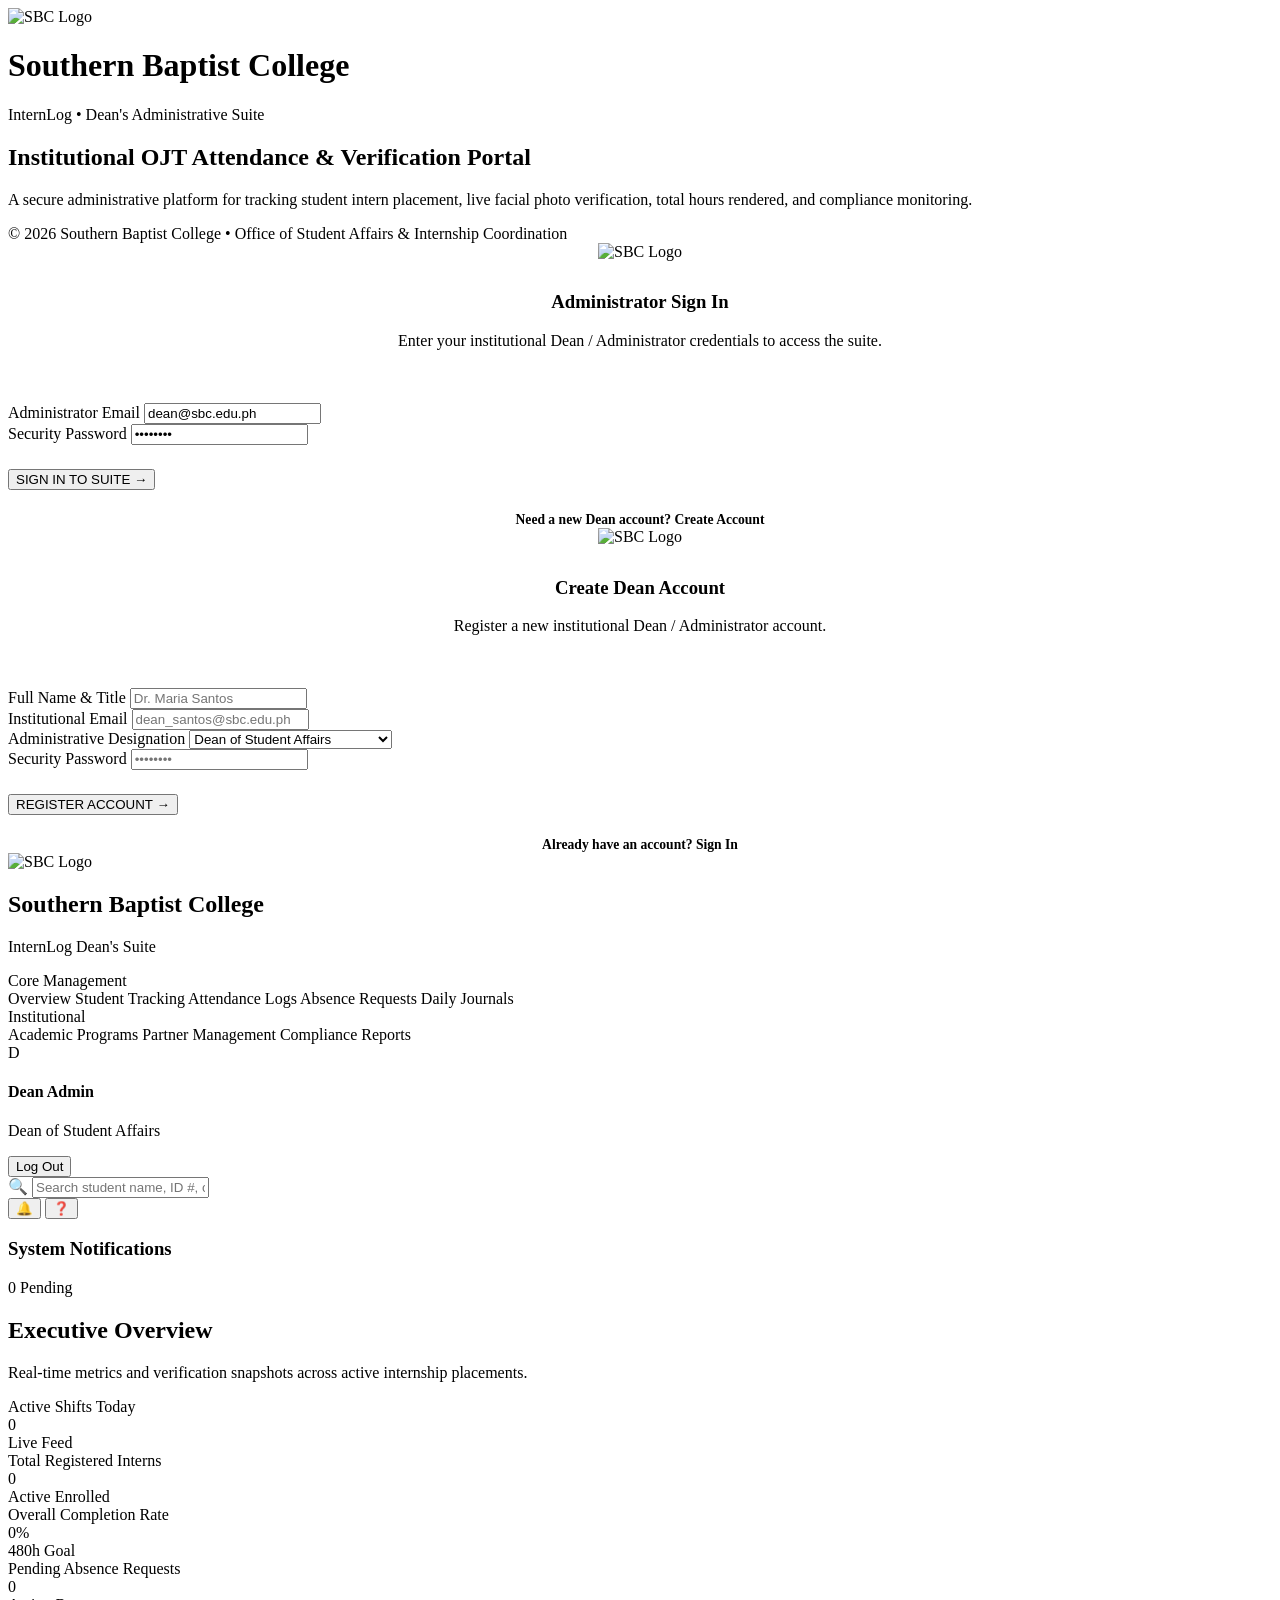
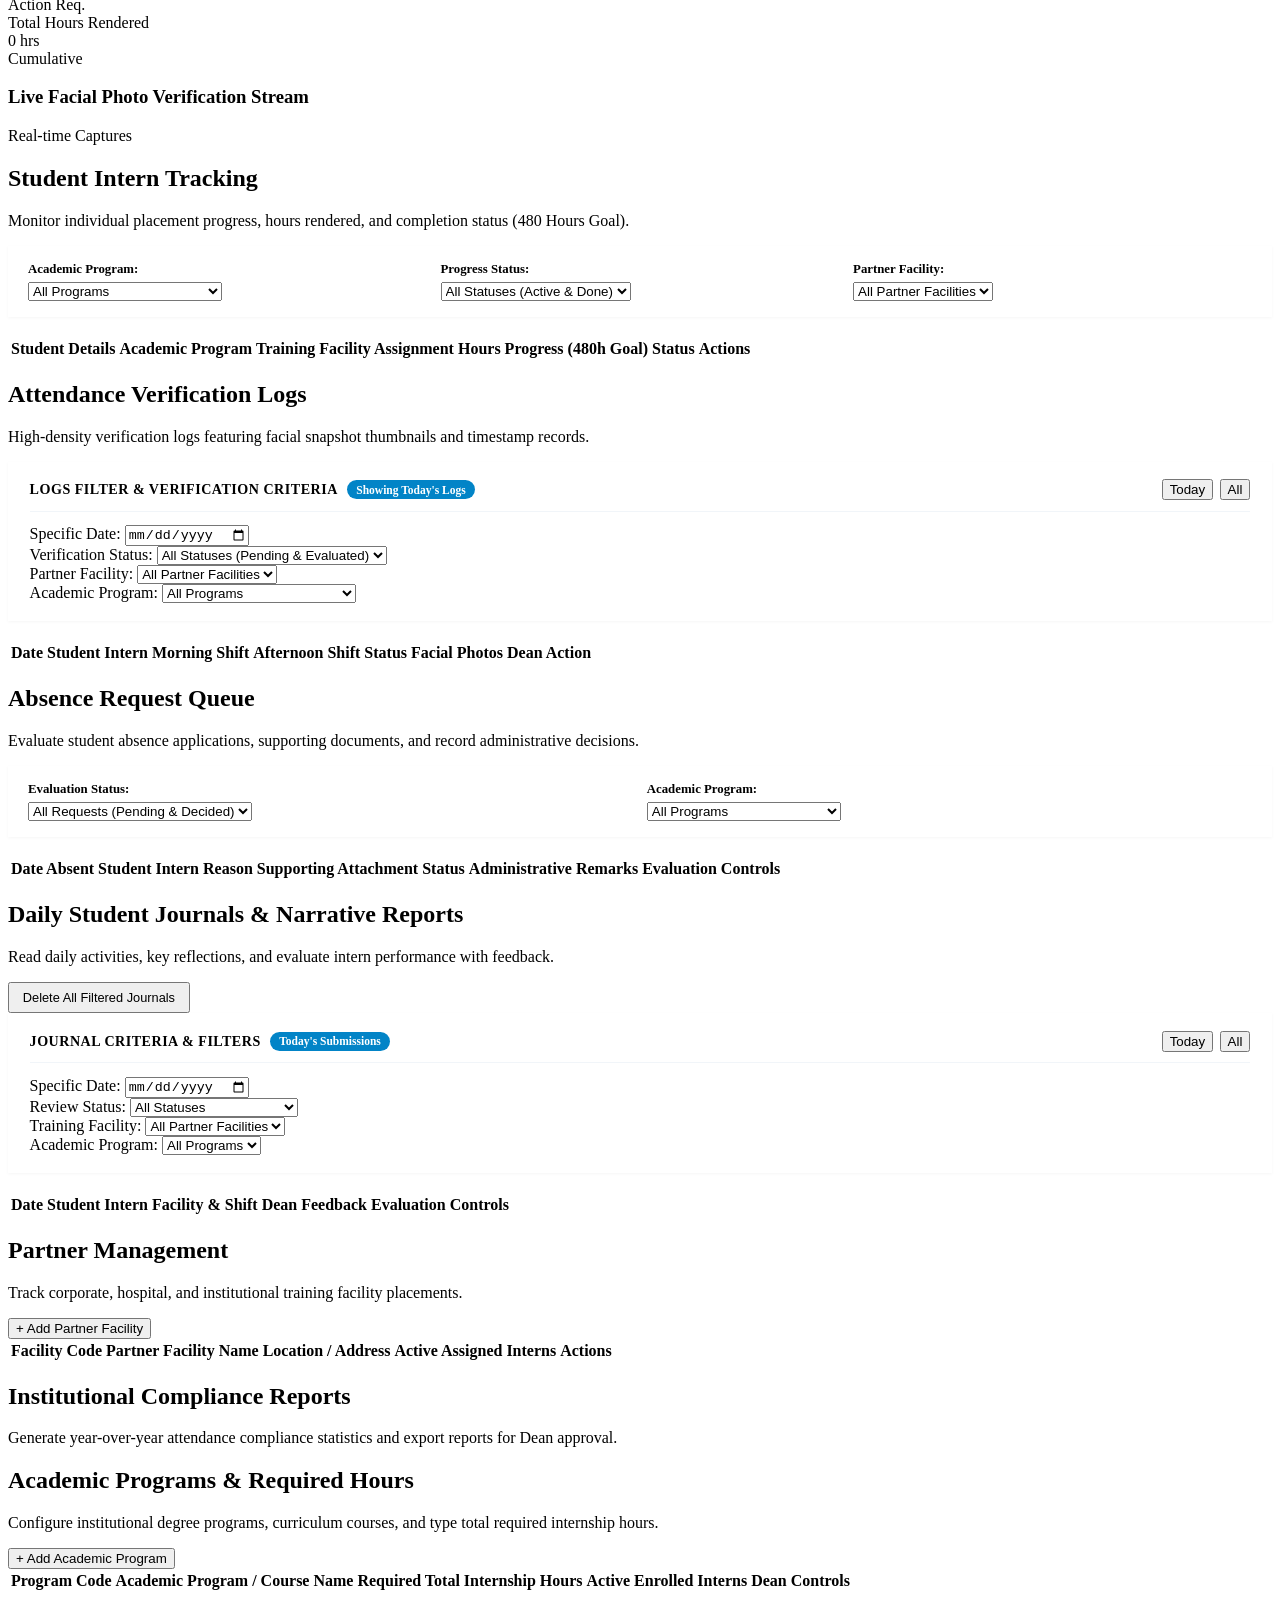
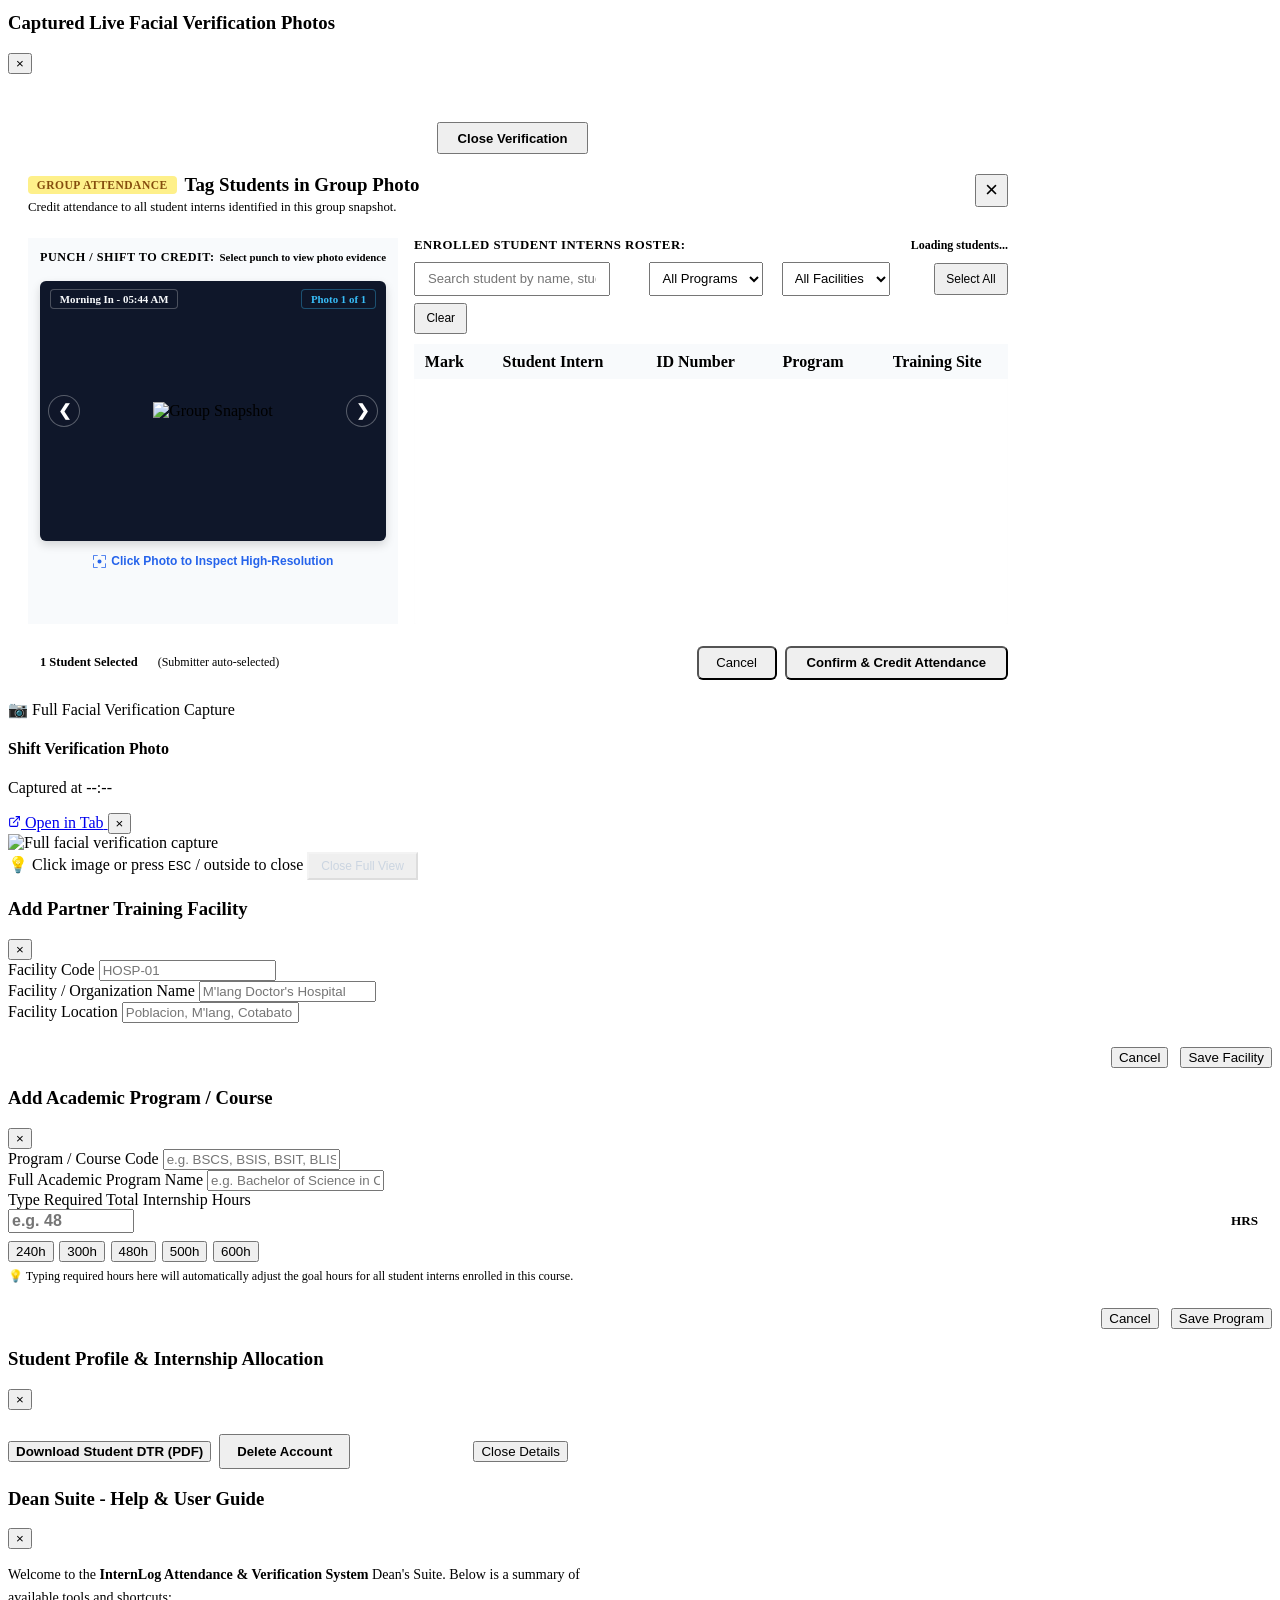
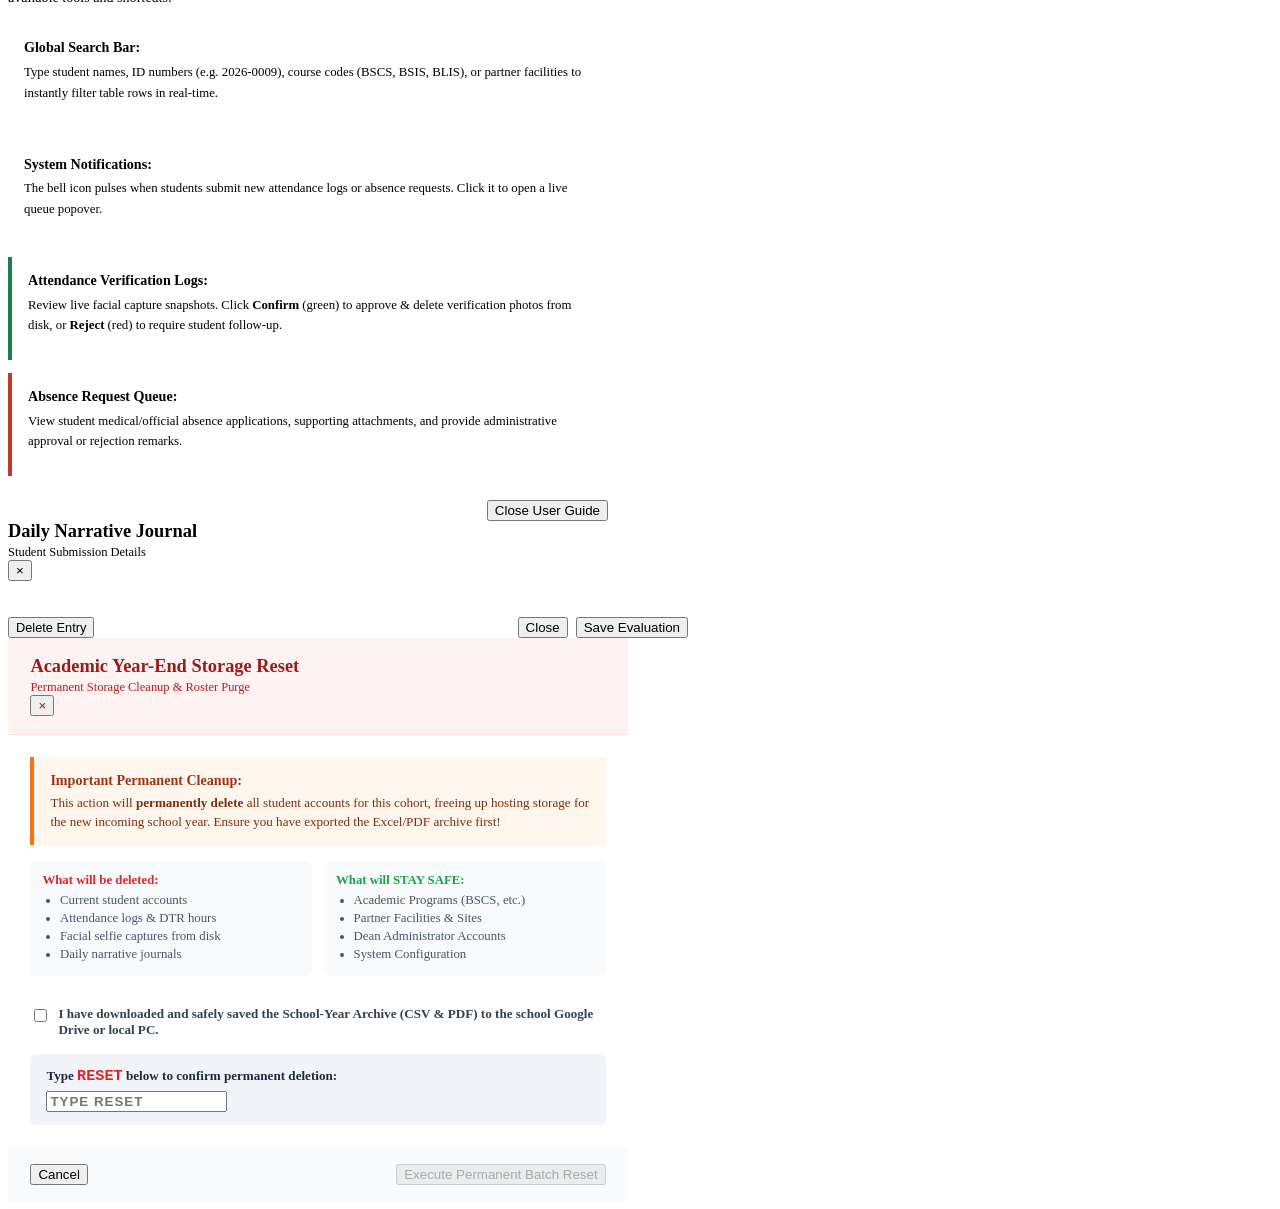
==== web_admin/index.html @ 57fb1365 "fix(uploads): resolve .htaccess 500 error on InfinityFree, enforce JPEG encoding on attendance uploa" ====
<!DOCTYPE html>
<html lang="en">

<head>
  <meta charset="UTF-8">
  <meta name="viewport" content="width=device-width, initial-scale=1.0">
  <title>InternLog | Dean's Administrative Suite</title>
  <link rel="stylesheet" href="css/admin.css?v=9.0">
</head>

<body>

  <!-- ==================== 1. SPLIT-SCREEN AUTHENTICATION SCREEN ==================== -->
  <div id="authScreen" class="auth-wrapper">
    <!-- Left Hero Panel -->
    <div class="auth-hero">
      <div class="auth-hero-header">
        <div class="auth-hero-logo">
          <img src="assets/images/sbc_logo.png" alt="SBC Logo">
        </div>
        <div class="auth-hero-title">
          <h1>Southern Baptist College</h1>
          <p>InternLog &bull; Dean's Administrative Suite</p>
        </div>
      </div>

      <div class="auth-hero-body">
        <h2>Institutional OJT Attendance & Verification Portal</h2>
        <p>A secure administrative platform for tracking student intern placement, live facial photo verification, total
          hours rendered, and compliance monitoring.</p>
      </div>

      <div class="auth-hero-footer">
        &copy; 2026 Southern Baptist College &bull; Office of Student Affairs & Internship Coordination
      </div>
    </div>

    <!-- Right Login Card Panel -->
    <div class="auth-card-container">
      <div class="auth-card">
        <div id="loginView">
          <div class="auth-card-header" style="text-align: center;">
            <img src="assets/images/sbc_logo.png" alt="SBC Logo"
              style="width: 72px; height: 72px; margin-bottom: 0.75rem;">
            <h3>Administrator Sign In</h3>
            <p>Enter your institutional Dean / Administrator credentials to access the suite.</p>
          </div>

          <div id="loginError" class="badge badge-danger hidden"
            style="width:100%; padding:0.65rem; margin-bottom:1rem; text-align:center;"></div>

          <form id="loginForm">
            <div class="form-group">
              <label for="adminEmail">Administrator Email</label>
              <input type="email" id="adminEmail" class="form-control" value="dean@sbc.edu.ph"
                placeholder="dean@sbc.edu.ph" required>
            </div>

            <div class="form-group">
              <label for="adminPassword">Security Password</label>
              <input type="password" id="adminPassword" class="form-control" value="admin123" placeholder="••••••••"
                required>
            </div>

            <button type="submit" class="btn-primary" style="margin-top: 1.5rem;">
              <span>SIGN IN TO SUITE</span> &rarr;
            </button>

            <div style="text-align: center; margin-top: 1.25rem;">
              <a href="#" id="showRegisterBtn"
                style="color: var(--navy-primary); font-size: 0.85rem; font-weight: 600; text-decoration: none;">Need a
                new Dean account? Create Account</a>
            </div>
          </form>
        </div>

        <!-- Register Dean Form View -->
        <div id="registerView" class="hidden">
          <div class="auth-card-header" style="text-align: center;">
            <img src="assets/images/sbc_logo.png" alt="SBC Logo"
              style="width: 72px; height: 72px; margin-bottom: 0.75rem;">
            <h3>Create Dean Account</h3>
            <p>Register a new institutional Dean / Administrator account.</p>
          </div>

          <div id="registerMsg" class="badge hidden"
            style="width:100%; padding:0.65rem; margin-bottom:1rem; text-align:center;"></div>

          <form id="registerForm">
            <div class="form-group">
              <label for="regFullName">Full Name & Title</label>
              <input type="text" id="regFullName" class="form-control" placeholder="Dr. Maria Santos" required>
            </div>

            <div class="form-group">
              <label for="regEmail">Institutional Email</label>
              <input type="email" id="regEmail" class="form-control" placeholder="dean_santos@sbc.edu.ph" required>
            </div>

            <div class="form-group">
              <label for="regRole">Administrative Designation</label>
              <select id="regRole" class="form-control">
                <option value="Dean">Dean of Student Affairs</option>
                <option value="Admin">Academic Coordinator / Admin</option>
              </select>
            </div>

            <div class="form-group">
              <label for="regPassword">Security Password</label>
              <input type="password" id="regPassword" class="form-control" placeholder="••••••••" required>
            </div>

            <button type="submit" class="btn-primary" style="margin-top: 1.5rem;">
              <span>REGISTER ACCOUNT</span> &rarr;
            </button>

            <div style="text-align: center; margin-top: 1.25rem;">
              <a href="#" id="showLoginBtn"
                style="color: var(--navy-primary); font-size: 0.85rem; font-weight: 600; text-decoration: none;">Already
                have an account? Sign In</a>
            </div>
          </form>
        </div>
      </div>
    </div>
  </div>


  <!-- ==================== 2. MAIN APPLICATION GLOBAL SHELL ==================== -->
  <div id="appShell" class="app-container hidden">

    <!-- Persistent Left Sidebar -->
    <aside class="sidebar">
      <div class="sidebar-header">
        <div class="sidebar-logo">
          <img src="assets/images/sbc_logo.png" alt="SBC Logo">
        </div>
        <div class="sidebar-brand">
          <h2>Southern Baptist College</h2>
          <p>InternLog Dean's Suite</p>
        </div>
      </div>

      <nav class="sidebar-nav">
        <div class="nav-section-title">Core Management</div>

        <a class="nav-item active" data-tab="overview">
          <span>Overview</span>
        </a>

        <a class="nav-item" data-tab="students">
          <span>Student Tracking</span>
        </a>

        <a class="nav-item" data-tab="logs">
          <span>Attendance Logs</span>
        </a>

        <a class="nav-item" data-tab="absences">
          <span>Absence Requests</span>
        </a>

        <a class="nav-item" data-tab="journals">
          <span>Daily Journals</span>
        </a>

        <div class="nav-section-title">Institutional</div>

        <a class="nav-item" data-tab="courses">
          <span>Academic Programs</span>
        </a>

        <a class="nav-item" data-tab="sites">
          <span>Partner Management</span>
        </a>

        <a class="nav-item" data-tab="reports">
          <span>Compliance Reports</span>
        </a>
      </nav>

      <div class="sidebar-footer">
        <div class="user-badge">
          <div class="user-avatar">D</div>
          <div class="user-info">
            <h4 id="adminNameDisplay">Dean Admin</h4>
            <p>Dean of Student Affairs</p>
          </div>
        </div>
        <button class="btn-logout-compact" onclick="logout()" title="Log Out">
          Log Out
        </button>
      </div>
    </aside>

    <!-- Main Content Shell Wrapper -->
    <div class="main-wrapper">

      <!-- Top Bar -->
      <header class="topbar">
        <div class="topbar-search">
          <span style="color: var(--text-muted);">🔍</span>
          <input type="text" id="globalSearch" placeholder="Search student name, ID #, course, or partner facility..."
            oninput="handleGlobalSearch(this.value)">
        </div>

        <div class="topbar-actions" style="position: relative;">
          <button class="icon-btn" id="notifBtn" onclick="toggleNotifDropdown(event)" title="System Notifications">
            🔔
            <span class="badge-dot" id="notifBadgeDot" style="display: none;"></span>
          </button>
          <button class="icon-btn" title="Help & Documentation" onclick="openHelpModal()">❓</button>

          <!-- Notifications Dropdown Popover -->
          <div id="notifDropdown" class="notif-dropdown hidden" onclick="event.stopPropagation()">
            <div class="notif-header">
              <h3>System Notifications</h3>
              <span id="notifCountBadge" class="badge badge-warning">0 Pending</span>
            </div>
            <div id="notifList" class="notif-list">
              <!-- Dynamically rendered notification items -->
            </div>
          </div>
        </div>
      </header>

      <!-- Content Area -->
      <main class="content-area">

        <!-- PANE 1: OVERVIEW DASHBOARD -->
        <section id="view-overview" class="view-pane">
          <div class="page-header">
            <div class="page-header-title">
              <h1>Executive Overview</h1>
              <p>Real-time metrics and verification snapshots across active internship placements.</p>
            </div>
          </div>

          <!-- KPI Grid -->
          <div class="kpi-grid">
            <div class="kpi-card">
              <div class="kpi-title">Active Shifts Today</div>
              <div class="kpi-value-row">
                <div id="kpiActiveShifts" class="kpi-value">0</div>
                <span class="kpi-badge gold">Live Feed</span>
              </div>
            </div>

            <div class="kpi-card">
              <div class="kpi-title">Total Registered Interns</div>
              <div class="kpi-value-row">
                <div id="kpiTotalInterns" class="kpi-value">0</div>
                <span class="kpi-badge green">Active Enrolled</span>
              </div>
            </div>

            <div class="kpi-card">
              <div class="kpi-title">Overall Completion Rate</div>
              <div class="kpi-value-row">
                <div id="kpiCompletionRate" class="kpi-value">0%</div>
                <span class="kpi-badge green">480h Goal</span>
              </div>
            </div>

            <div class="kpi-card">
              <div class="kpi-title">Pending Absence Requests</div>
              <div class="kpi-value-row">
                <div id="kpiPendingAbsences" class="kpi-value">0</div>
                <span class="kpi-badge gold">Action Req.</span>
              </div>
            </div>

            <div class="kpi-card">
              <div class="kpi-title">Total Hours Rendered</div>
              <div class="kpi-value-row">
                <div id="kpiTotalHours" class="kpi-value">0 hrs</div>
                <span class="kpi-badge green">Cumulative</span>
              </div>
            </div>
          </div>

          <!-- Live Facial Capture Verification Feed -->
          <div class="card">
            <div class="card-header">
              <h3>Live Facial Photo Verification Stream</h3>
              <span class="badge badge-warning">Real-time Captures</span>
            </div>
            <div id="liveCaptureFeed" class="capture-grid">
              <!-- Rendered dynamically -->
            </div>
          </div>
        </section>


        <!-- PANE 2: STUDENT TRACKING -->
        <section id="view-students" class="view-pane hidden">
          <div class="page-header">
            <div class="page-header-title">
              <h1>Student Intern Tracking</h1>
              <p>Monitor individual placement progress, hours rendered, and completion status (480 Hours Goal).</p>
            </div>
          </div>

          <!-- Student Tracking Multi-Criteria Filter Toolbar -->
          <div class="card"
            style="padding: 1rem 1.25rem; margin-bottom: 1.25rem; background: #ffffff; border: 1px solid var(--border-light); border-radius: var(--radius-sm); box-shadow: 0 1px 3px rgba(0,0,0,0.04);">
            <div
              style="display: grid; grid-template-columns: repeat(auto-fit, minmax(200px, 1fr)); gap: 0.85rem; align-items: flex-end;">
              <!-- 1. Academic Program -->
              <div>
                <label for="courseSelectFilter"
                  style="font-size: 0.8rem; font-weight: 700; color: var(--navy-primary); margin-bottom: 0.3rem; display: block;">
                  Academic Program:
                </label>
                <select id="courseSelectFilter" class="form-control course-select-dropdown"
                  onchange="handleStudentFilterChange()">
                  <option value="ALL">All Programs</option>
                  <option value="BSCS">BSCS - Computer Science</option>
                  <option value="BSIS">BSIS - Information Systems</option>
                  <option value="BLIS">BLIS - Library &amp; Info Science</option>
                </select>
              </div>

              <!-- 2. OJT Progress Status -->
              <div>
                <label for="studentStatusSelectFilter"
                  style="font-size: 0.8rem; font-weight: 700; color: var(--navy-primary); margin-bottom: 0.3rem; display: block;">
                  Progress Status:
                </label>
                <select id="studentStatusSelectFilter" class="form-control" onchange="handleStudentFilterChange()">
                  <option value="ALL" selected>All Statuses (Active &amp; Done)</option>
                  <option value="In Progress">In Progress (Rendering)</option>
                  <option value="Completed">Completed (480h Met)</option>
                  <option value="Not Started">Not Started (0h)</option>
                </select>
              </div>

              <!-- 3. Partner Training Facility -->
              <div>
                <label for="studentSiteSelectFilter"
                  style="font-size: 0.8rem; font-weight: 700; color: var(--navy-primary); margin-bottom: 0.3rem; display: block;">
                  Partner Facility:
                </label>
                <select id="studentSiteSelectFilter" class="form-control" onchange="handleStudentFilterChange()">
                  <option value="ALL" selected>All Partner Facilities</option>
                </select>
              </div>
            </div>
          </div>

          <div class="card">
            <div class="table-responsive">
              <table class="data-table">
                <thead>
                  <tr>
                    <th>Student Details</th>
                    <th>Academic Program</th>
                    <th>Training Facility Assignment</th>
                    <th>Hours Progress (480h Goal)</th>
                    <th>Status</th>
                    <th>Actions</th>
                  </tr>
                </thead>
                <tbody id="studentsTableBody">
                  <!-- Rendered dynamically -->
                </tbody>
              </table>
            </div>
          </div>
        </section>


        <!-- PANE 3: ATTENDANCE LOGS -->
        <section id="view-logs" class="view-pane hidden">
          <div class="page-header">
            <div class="page-header-title">
              <h1>Attendance Verification Logs</h1>
              <p>High-density verification logs featuring facial snapshot thumbnails and timestamp records.</p>
            </div>
          </div>

          <!-- Attendance Logs Advanced Filter Toolbar: Date, Verification Status, Partner Facility, Academic Program -->
          <div class="logs-filter-toolbar card"
            style="padding: 1.1rem 1.35rem; margin-bottom: 1.25rem; background: #ffffff; border: 1px solid var(--border-light); border-radius: var(--radius-sm); box-shadow: 0 1px 3px rgba(0,0,0,0.04);">
            <div
              style="display: flex; align-items: center; justify-content: space-between; flex-wrap: wrap; gap: 0.75rem; margin-bottom: 0.85rem; border-bottom: 1px solid #f1f5f9; padding-bottom: 0.65rem;">
              <div style="display: flex; align-items: center; gap: 0.55rem;">
                <span
                  style="font-size: 0.88rem; font-weight: 800; color: var(--navy-primary); text-transform: uppercase; letter-spacing: 0.5px;">Logs
                  Filter &amp; Verification Criteria</span>
                <span id="logsFilterCounterBadge" class="badge"
                  style="font-size: 0.72rem; padding: 0.2rem 0.6rem; background: #0284c7; color: #fff; border-radius: 12px; font-weight: 700;">Showing
                  Today's Logs</span>
              </div>
              <div style="display: flex; align-items: center; gap: 0.4rem; flex-wrap: wrap;">
                <button type="button" class="btn-filter-quick active" id="btnQuickToday"
                  onclick="setLogsDateFilter('TODAY')" title="Showing today's logs">
                  Today
                </button>
                <button type="button" class="btn-filter-quick" id="btnQuickAll" onclick="setLogsDateFilter('ALL')"
                  title="Show all historical logs">
                  All
                </button>
              </div>
            </div>

            <!-- Filter Controls Grid -->
            <div class="logs-filter-grid">
              <!-- 1. Specific Date Picker -->
              <div class="filter-item">
                <label for="logsCustomDateInput" class="filter-label">Specific Date:</label>
                <input type="date" id="logsCustomDateInput" class="form-control"
                  onchange="handleCustomDateChange(this.value)">
              </div>

              <!-- 2. Verification Status Filter -->
              <div class="filter-item">
                <label for="logsStatusSelectFilter" class="filter-label">Verification Status:</label>
                <select id="logsStatusSelectFilter" class="form-control"
                  onchange="handleLogsStatusFilterChange(this.value)">
                  <option value="ALL" selected>All Statuses (Pending &amp; Evaluated)</option>
                  <option value="Pending">Pending Review Only</option>
                  <option value="Confirmed">Confirmed Only</option>
                  <option value="Rejected">Rejected Only</option>
                </select>
              </div>

              <!-- 3. Partner Training Facility Filter -->
              <div class="filter-item">
                <label for="logsSiteSelectFilter" class="filter-label">Partner Facility:</label>
                <select id="logsSiteSelectFilter" class="form-control"
                  onchange="handleLogsSiteFilterChange(this.value)">
                  <option value="ALL" selected>All Partner Facilities</option>
                  <!-- Dynamically populated -->
                </select>
              </div>

              <!-- 4. Academic Program Filter -->
              <div class="filter-item">
                <label for="logsCourseSelectFilter" class="filter-label">Academic Program:</label>
                <select id="logsCourseSelectFilter" class="form-control course-select-dropdown"
                  onchange="handleLogsCourseFilterChange(this.value)">
                  <option value="ALL">All Programs</option>
                  <option value="BSCS">BSCS - Computer Science</option>
                  <option value="BSIS">BSIS - Information Systems</option>
                  <option value="BLIS">BLIS - Library &amp; Info Science</option>
                </select>
              </div>
            </div>
          </div>

          <div class="card">
            <div class="table-responsive">
              <table class="data-table">
                <thead>
                  <tr>
                    <th>Date</th>
                    <th>Student Intern</th>
                    <th>Morning Shift</th>
                    <th>Afternoon Shift</th>
                    <th>Status</th>
                    <th>Facial Photos</th>
                    <th>Dean Action</th>
                  </tr>
                </thead>
                <tbody id="logsTableBody">
                  <!-- Rendered dynamically -->
                </tbody>
              </table>
            </div>
          </div>
        </section>


        <!-- PANE 4: ABSENCE REQUESTS -->
        <section id="view-absences" class="view-pane hidden">
          <div class="page-header">
            <div class="page-header-title">
              <h1>Absence Request Queue</h1>
              <p>Evaluate student absence applications, supporting documents, and record administrative decisions.</p>
            </div>
          </div>

          <!-- Absence Requests Filter Toolbar -->
          <div class="card"
            style="padding: 1rem 1.25rem; margin-bottom: 1.25rem; background: #ffffff; border: 1px solid var(--border-light); border-radius: var(--radius-sm); box-shadow: 0 1px 3px rgba(0,0,0,0.04);">
            <div
              style="display: grid; grid-template-columns: repeat(auto-fit, minmax(220px, 1fr)); gap: 0.85rem; align-items: flex-end;">
              <!-- 1. Review Status -->
              <div>
                <label for="absenceStatusSelectFilter"
                  style="font-size: 0.8rem; font-weight: 700; color: var(--navy-primary); margin-bottom: 0.3rem; display: block;">
                  Evaluation Status:
                </label>
                <select id="absenceStatusSelectFilter" class="form-control" onchange="applyAbsenceFilters()">
                  <option value="ALL" selected>All Requests (Pending &amp; Decided)</option>
                  <option value="Pending">Pending Review Only</option>
                  <option value="Approved">Approved Only</option>
                  <option value="Rejected">Rejected Only</option>
                </select>
              </div>

              <!-- 2. Academic Program -->
              <div>
                <label for="absenceCourseSelectFilter"
                  style="font-size: 0.8rem; font-weight: 700; color: var(--navy-primary); margin-bottom: 0.3rem; display: block;">
                  Academic Program:
                </label>
                <select id="absenceCourseSelectFilter" class="form-control course-select-dropdown"
                  onchange="applyAbsenceFilters()">
                  <option value="ALL">All Programs</option>
                  <option value="BSCS">BSCS - Computer Science</option>
                  <option value="BSIS">BSIS - Information Systems</option>
                  <option value="BLIS">BLIS - Library &amp; Info Science</option>
                </select>
              </div>
            </div>
          </div>

          <div class="card">
            <div class="table-responsive">
              <table class="data-table">
                <thead>
                  <tr>
                    <th>Date Absent</th>
                    <th>Student Intern</th>
                    <th>Reason</th>
                    <th>Supporting Attachment</th>
                    <th>Status</th>
                    <th>Administrative Remarks</th>
                    <th>Evaluation Controls</th>
                  </tr>
                </thead>
                <tbody id="absencesTableBody">
                  <!-- Rendered dynamically -->
                </tbody>
              </table>
            </div>
          </div>
        </section>

        <!-- PANE 4.5: DAILY STUDENT JOURNALS & NARRATIVE REPORTS -->
        <section id="view-journals" class="view-pane hidden">
          <div class="page-header">
            <div class="page-header-title">
              <h1>Daily Student Journals &amp; Narrative Reports</h1>
              <p>Read daily activities, key reflections, and evaluate intern performance with feedback.</p>
            </div>
            <div style="display: flex; gap: 0.5rem; align-items: center;">
              <button type="button" class="btn btn-danger" id="btnDeleteAllJournals"
                style="font-size: 0.8rem; padding: 0.4rem 0.8rem;" onclick="deleteAllFilteredJournals()">
                Delete All Filtered Journals
              </button>
            </div>
          </div>

          <!-- Advanced Journal Filter Toolbar -->
          <div class="logs-filter-toolbar card"
            style="padding: 1.1rem 1.35rem; margin-bottom: 1.25rem; background: #ffffff; border: 1px solid var(--border-light); border-radius: var(--radius-sm); box-shadow: 0 1px 3px rgba(0,0,0,0.04);">
            <div
              style="display: flex; align-items: center; justify-content: space-between; flex-wrap: wrap; gap: 0.75rem; margin-bottom: 0.85rem; border-bottom: 1px solid #f1f5f9; padding-bottom: 0.65rem;">
              <div style="display: flex; align-items: center; gap: 0.55rem;">
                <span
                  style="font-size: 0.88rem; font-weight: 800; color: var(--navy-primary); text-transform: uppercase; letter-spacing: 0.5px;">Journal
                  Criteria &amp; Filters</span>
                <span id="journalsFilterCounterBadge" class="badge"
                  style="font-size: 0.72rem; padding: 0.2rem 0.6rem; background: #0284c7; color: #fff; border-radius: 12px; font-weight: 700;">Today's
                  Submissions</span>
              </div>
              <div style="display: flex; align-items: center; gap: 0.4rem; flex-wrap: wrap;">
                <button type="button" class="btn-filter-quick active" id="btnJournalQuickToday"
                  onclick="setJournalDateFilter('TODAY')" title="Showing today's submissions">
                  Today
                </button>
                <button type="button" class="btn-filter-quick" id="btnJournalQuickAll"
                  onclick="setJournalDateFilter('ALL')" title="Show all historical journal submissions">
                  All
                </button>
              </div>
            </div>

            <!-- Filter Controls Grid -->
            <div class="logs-filter-grid">
              <div class="filter-item">
                <label for="journalCustomDateInput" class="filter-label">Specific Date:</label>
                <input type="date" id="journalCustomDateInput" class="form-control"
                  onchange="handleJournalCustomDateChange(this.value)">
              </div>

              <div class="filter-item">
                <label for="journalStatusSelectFilter" class="filter-label">Review Status:</label>
                <select id="journalStatusSelectFilter" class="form-control"
                  onchange="handleJournalStatusFilterChange(this.value)">
                  <option value="ALL" selected>All Statuses</option>
                  <option value="Pending">Pending Evaluation Only</option>
                  <option value="Reviewed">Reviewed Only</option>
                  <option value="Commended">Commended Only</option>
                </select>
              </div>

              <div class="filter-item">
                <label for="journalSiteSelectFilter" class="filter-label">Training Facility:</label>
                <select id="journalSiteSelectFilter" class="form-control"
                  onchange="handleJournalSiteFilterChange(this.value)">
                  <option value="ALL" selected>All Partner Facilities</option>
                </select>
              </div>

              <div class="filter-item">
                <label for="journalCourseSelectFilter" class="filter-label">Academic Program:</label>
                <select id="journalCourseSelectFilter" class="form-control"
                  onchange="handleJournalCourseFilterChange(this.value)">
                  <option value="ALL">All Programs</option>
                </select>
              </div>
            </div>
          </div>

          <div class="card">
            <div class="table-responsive">
              <table class="data-table">
                <thead>
                  <tr>
                    <th>Date</th>
                    <th>Student Intern</th>
                    <th>Facility &amp; Shift</th>
                    <th>Dean Feedback</th>
                    <th>Evaluation Controls</th>
                  </tr>
                </thead>
                <tbody id="journalsTableBody">
                  <!-- Rendered dynamically -->
                </tbody>
              </table>
            </div>
          </div>
        </section>

        <!-- PANE 5: PARTNER MANAGEMENT -->
        <section id="view-sites" class="view-pane hidden">
          <div class="page-header">
            <div class="page-header-title">
              <h1>Partner Management</h1>
              <p>Track corporate, hospital, and institutional training facility placements.</p>
            </div>
            <button class="btn btn-navy" onclick="openAddSiteModal()">+ Add Partner Facility</button>
          </div>

          <div class="card">
            <div class="table-responsive">
              <table class="data-table">
                <thead>
                  <tr>
                    <th>Facility Code</th>
                    <th>Partner Facility Name</th>
                    <th>Location / Address</th>
                    <th>Active Assigned Interns</th>
                    <th>Actions</th>
                  </tr>
                </thead>
                <tbody id="sitesTableBody">
                  <!-- Rendered dynamically -->
                </tbody>
              </table>
            </div>
          </div>
        </section>


        <!-- PANE 6: COMPLIANCE REPORTS -->
        <section id="view-reports" class="view-pane hidden">
          <div class="page-header">
            <div class="page-header-title">
              <h1>Institutional Compliance Reports</h1>
              <p>Generate year-over-year attendance compliance statistics and export reports for Dean approval.</p>
            </div>
          </div>

          <div id="reportsContainer">
            <!-- Rendered dynamically -->
          </div>
        </section>


        <!-- PANE 7: ACADEMIC PROGRAM & COURSE MANAGEMENT -->
        <section id="view-courses" class="view-pane hidden">
          <div class="page-header">
            <div class="page-header-title">
              <h1>Academic Programs & Required Hours</h1>
              <p>Configure institutional degree programs, curriculum courses, and type total required internship hours.
              </p>
            </div>
            <button class="btn btn-navy" onclick="openAddCourseModal()">+ Add Academic Program</button>
          </div>

          <div class="card">
            <div class="table-responsive">
              <table class="data-table">
                <thead>
                  <tr>
                    <th>Program Code</th>
                    <th>Academic Program / Course Name</th>
                    <th>Required Total Internship Hours</th>
                    <th>Active Enrolled Interns</th>
                    <th>Dean Controls</th>
                  </tr>
                </thead>
                <tbody id="coursesTableBody">
                  <!-- Rendered dynamically -->
                </tbody>
              </table>
            </div>
          </div>
        </section>

      </main>
    </div>
  </div>


  <!-- ==================== 3. MODAL DIALOG OVERLAYS ==================== -->

  <!-- Live Photo Verification Preview Modal -->
  <div id="photoModal" class="modal-overlay" onclick="if(event.target === this) closePhotoModal()">
    <div class="modal-card"
      style="max-width: 580px; width: 95%; max-height: 90vh; display: flex; flex-direction: column;">
      <div class="modal-header" style="margin-bottom: 0.85rem;">
        <h3>Captured Live Facial Verification Photos</h3>
        <button class="close-btn" onclick="closePhotoModal()">&times;</button>
      </div>
      <div id="photoModalContent" style="max-height: calc(85vh - 170px); overflow-y: auto; padding-right: 4px;">
        <!-- Dynamically rendered images -->
      </div>
      <div id="photoModalActions"
        style="margin-top: 0.85rem; padding-top: 0.75rem; border-top: 1px solid var(--border-light); display: flex; flex-direction: column; gap: 0.6rem;">
        <div id="photoModalConfirmContainer" style="width: 100%;"></div>
        <div style="display: flex; justify-content: flex-end; width: 100%;">
          <button type="button" class="btn btn-outline" onclick="closePhotoModal()"
            style="font-size: 0.82rem; padding: 0.4rem 1.15rem; font-weight: 600;">Close Verification</button>
        </div>
      </div>
    </div>
  </div>

  <!-- Tag Students in Group Photo Modal -->
  <!-- Tag Students in Group Photo Modal -->
  <div id="tagGroupModal" class="modal-overlay" onclick="if(event.target === this) closeTagGroupModal()">
    <div class="modal-card"
      style="max-width: 980px; width: 95%; max-height: 92vh; display: flex; flex-direction: column; padding: 1.25rem;">
      <div class="modal-header"
        style="margin-bottom: 0.75rem; border-bottom: 1px solid var(--border-light); padding-bottom: 0.65rem; display: flex; justify-content: space-between; align-items: flex-start;">
        <div>
          <div style="display: flex; align-items: center; gap: 0.5rem;">
            <span style="background: #fef08a; color: #854d0e; padding: 0.2rem 0.55rem; border-radius: 4px; font-size: 0.72rem; font-weight: 800; letter-spacing: 0.5px;">GROUP ATTENDANCE</span>
            <h3 style="margin: 0; font-size: 1.18rem; color: var(--navy-primary); font-weight: 800;">Tag Students in Group Photo</h3>
          </div>
          <p id="tagModalSubtitle" style="margin: 0.25rem 0 0 0; font-size: 0.8rem; color: var(--text-muted);">
            Credit attendance to all student interns identified in this group snapshot.
          </p>
        </div>
        <button class="close-btn" onclick="closeTagGroupModal()" style="font-size: 1.4rem; line-height: 1; padding: 0.2rem 0.5rem;">&times;</button>
      </div>

      <!-- Split Layout: Photo Evidence (Left) & Student Roster Checklist (Right) -->
      <div class="tag-modal-grid"
        style="display: grid; grid-template-columns: 370px 1fr; gap: 1rem; flex: 1; min-height: 0; overflow: hidden;">
        
        <!-- Left Panel: Photo Verification & Shift Inspector -->
        <div
          style="background: #f8fafc; border: 1px solid var(--border-light); border-radius: var(--radius-sm); padding: 0.75rem; display: flex; flex-direction: column; gap: 0.65rem; overflow-y: auto;">
          
          <!-- Shift/Punch to Credit -->
          <div style="display: flex; flex-direction: column; gap: 0.35rem;">
            <div style="display: flex; justify-content: space-between; align-items: center;">
              <span style="font-size: 0.76rem; font-weight: 800; color: var(--navy-primary); text-transform: uppercase; letter-spacing: 0.5px;">
                Punch / Shift to Credit:
              </span>
              <span style="font-size: 0.68rem; color: var(--text-muted); font-weight: 600;">
                Select punch to view photo evidence
              </span>
            </div>
            <div id="tagShiftSelectorContainer" style="display: flex; flex-direction: column; gap: 0.35rem;">
              <!-- Dynamically populated shift radio buttons -->
            </div>
          </div>

          <!-- Main Active Photo Display Slide -->
          <div
            style="position: relative; background: #0f172a; border-radius: 6px; overflow: hidden; display: flex; align-items: center; justify-content: center; min-height: 240px; height: 260px; box-shadow: 0 4px 10px rgba(0,0,0,0.15);">
            <img id="tagModalPreviewImg" src="" alt="Group Snapshot"
              style="max-height: 255px; max-width: 100%; width: auto; object-fit: contain; cursor: pointer; display: block;"
              onclick="viewTagPhotoFull()" title="Click to view full high-resolution image">

            <!-- No Photo Placeholder -->
            <div id="tagPhotoNoPlaceholder"
              style="display: none; width: 100%; height: 100%; align-items: center; justify-content: center; color: #94a3b8; font-size: 0.85rem; padding: 1rem;">
            </div>

            <!-- Prev / Next Slide Controls -->
            <button type="button" id="btnTagPhotoPrev" onclick="navigateTagPhotoSlide(-1)"
              style="position: absolute; left: 8px; top: 50%; transform: translateY(-50%); background: rgba(15,23,42,0.8); color: #ffffff; border: 1px solid rgba(255,255,255,0.3); border-radius: 50%; width: 32px; height: 32px; font-size: 1rem; font-weight: 800; cursor: pointer; display: flex; align-items: center; justify-content: center; transition: all 0.15s ease;"
              title="Previous Photo">
              &#10094;
            </button>
            <button type="button" id="btnTagPhotoNext" onclick="navigateTagPhotoSlide(1)"
              style="position: absolute; right: 8px; top: 50%; transform: translateY(-50%); background: rgba(15,23,42,0.8); color: #ffffff; border: 1px solid rgba(255,255,255,0.3); border-radius: 50%; width: 32px; height: 32px; font-size: 1rem; font-weight: 800; cursor: pointer; display: flex; align-items: center; justify-content: center; transition: all 0.15s ease;"
              title="Next Photo">
              &#10095;
            </button>

            <!-- Floating Top-Left Status Badge -->
            <div
              style="position: absolute; top: 8px; left: 10px; background: rgba(15,23,42,0.88); color: #f8fafc; border: 1px solid rgba(255,255,255,0.25); padding: 0.2rem 0.55rem; border-radius: 4px; font-size: 0.68rem; font-weight: 700;"
              id="tagPhotoSlideLabel">
              Morning In - 05:44 AM
            </div>

            <!-- Floating Top-Right Slide Indicator -->
            <div
              style="position: absolute; top: 8px; right: 10px; background: rgba(15,23,42,0.88); color: #38bdf8; border: 1px solid rgba(56,189,248,0.35); padding: 0.2rem 0.55rem; border-radius: 4px; font-size: 0.68rem; font-weight: 700;"
              id="tagPhotoSlideCounter">
              Photo 1 of 1
            </div>
          </div>

          <div style="text-align: center; margin-top: 0.15rem;">
            <button type="button" onclick="viewTagPhotoFull()"
              style="background: transparent; border: none; color: #2563eb; font-size: 0.75rem; font-weight: 600; cursor: pointer; display: inline-flex; align-items: center; gap: 0.35rem;">
              <svg width="13" height="13" fill="currentColor" viewBox="0 0 16 16"><path d="M1.5 1a.5.5 0 0 0-.5.5v4a.5.5 0 0 1-1 0v-4A1.5 1.5 0 0 1 1.5 0h4a.5.5 0 0 1 0 1h-4zM10 .5a.5.5 0 0 1 .5-.5h4A1.5 1.5 0 0 1 16 1.5v4a.5.5 0 0 1-1 0v-4a.5.5 0 0 0-.5-.5h-4a.5.5 0 0 1-.5-.5zM.5 10a.5.5 0 0 1 .5.5v4a.5.5 0 0 0 .5.5h4a.5.5 0 0 1 0 1h-4A1.5 1.5 0 0 1 0 14.5v-4a.5.5 0 0 1 .5-.5zm15 0a.5.5 0 0 1 .5.5v4a1.5 1.5 0 0 1-1.5 1.5h-4a.5.5 0 0 1 0-1h4a.5.5 0 0 0 .5-.5v-4a.5.5 0 0 1 .5-.5z"/><path d="M10.5 8a2.5 2.5 0 1 1-5 0 2.5 2.5 0 0 1 5 0z"/></svg>
              Click Photo to Inspect High-Resolution
            </button>
          </div>
        </div>

        <!-- Right Panel: Student Checklist Roster (Clean & Dedicated Space) -->
        <div style="display: flex; flex-direction: column; gap: 0.6rem; flex: 1; min-height: 0; overflow: hidden;">
          
          <!-- Roster Header with Live Count -->
          <div style="display: flex; justify-content: space-between; align-items: center;">
            <span style="font-size: 0.8rem; font-weight: 700; color: var(--navy-primary); text-transform: uppercase; letter-spacing: 0.5px;">
              Enrolled Student Interns Roster:
            </span>
            <span id="tagVisibleCountBadge" style="font-size: 0.75rem; color: var(--text-muted); font-weight: 600;">
              Loading students...
            </span>
          </div>

          <!-- Search & Filter Bar -->
          <div style="display: flex; gap: 0.45rem; align-items: center; flex-wrap: wrap;">
            <div style="flex: 1; min-width: 170px;">
              <input type="text" id="tagStudentSearchInput" class="form-control"
                placeholder="Search student by name, student ID, or course..." oninput="filterTagStudentList()"
                style="font-size: 0.82rem; padding: 0.45rem 0.75rem;">
            </div>
            <div style="width: 125px;">
              <select id="tagCourseFilterSelect" class="form-control" onchange="filterTagStudentList()"
                style="font-size: 0.82rem; padding: 0.45rem 0.5rem;">
                <option value="ALL">All Programs</option>
                <option value="BSCS">BSCS</option>
                <option value="BSIS">BSIS</option>
                <option value="BLIS">BLIS</option>
              </select>
            </div>
            <div style="width: 145px;">
              <select id="tagSiteFilterSelect" class="form-control" onchange="filterTagStudentList()"
                style="font-size: 0.82rem; padding: 0.45rem 0.5rem;">
                <option value="ALL">All Facilities</option>
              </select>
            </div>
            <button type="button" class="btn btn-outline" onclick="selectAllFilteredStudents(true)"
              style="font-size: 0.75rem; padding: 0.42rem 0.65rem;" title="Select all currently visible students">
              Select All
            </button>
            <button type="button" class="btn btn-outline" onclick="selectAllFilteredStudents(false)"
              style="font-size: 0.75rem; padding: 0.42rem 0.65rem;" title="Uncheck all students except submitter">
              Clear
            </button>
          </div>

          <!-- Student Checklist Roster Container -->
          <div
            style="flex: 1; min-height: 280px; overflow-y: auto; border: 1px solid var(--border-light); border-radius: var(--radius-sm); background: #ffffff; box-shadow: inset 0 1px 3px rgba(0,0,0,0.02);">
            <table class="data-table" style="margin: 0; width: 100%; border-collapse: separate; border-spacing: 0;">
              <thead style="position: sticky; top: 0; background: #f8fafc; z-index: 2;">
                <tr>
                  <th
                    style="width: 48px; text-align: center; padding: 0.55rem 0.4rem; border-bottom: 2px solid var(--border-light);">
                    Mark</th>
                  <th style="padding: 0.55rem 0.75rem; border-bottom: 2px solid var(--border-light);">Student Intern</th>
                  <th style="padding: 0.55rem 0.75rem; border-bottom: 2px solid var(--border-light);">ID Number</th>
                  <th style="padding: 0.55rem 0.75rem; border-bottom: 2px solid var(--border-light);">Program</th>
                  <th style="padding: 0.55rem 0.75rem; border-bottom: 2px solid var(--border-light);">Training Site</th>
                </tr>
              </thead>
              <tbody id="tagStudentListTbody">
                <!-- Dynamically rendered student rows with checkboxes -->
              </tbody>
            </table>
          </div>
        </div>
      </div>

      <!-- Modal Footer -->
      <div
        style="margin-top: 0.75rem; padding-top: 0.65rem; border-top: 1px solid var(--border-light); display: flex; justify-content: space-between; align-items: center; gap: 0.5rem; flex-wrap: wrap;">
        <div style="display: flex; align-items: center; gap: 0.5rem;">
          <span id="tagSelectedCountBadge" class="badge badge-success"
            style="font-size: 0.78rem; padding: 0.35rem 0.75rem; font-weight: 700; border-radius: 20px;">
            1 Student Selected
          </span>
          <span style="font-size: 0.75rem; color: var(--text-muted);">
            (Submitter auto-selected)
          </span>
        </div>
        <div style="display: flex; gap: 0.5rem;">
          <button type="button" class="btn btn-outline" onclick="closeTagGroupModal()"
            style="font-size: 0.82rem; padding: 0.45rem 1.1rem; border-radius: 6px;">Cancel</button>
          <button type="button" id="btnSubmitTagAttendance" class="btn btn-navy" onclick="submitTagGroupAttendance()"
            style="font-size: 0.82rem; padding: 0.45rem 1.25rem; font-weight: 700; border-radius: 6px;">
            Confirm &amp; Credit Attendance
          </button>
        </div>
      </div>
    </div>
  </div>

  <!-- Full Picture / High-Resolution Facial Verification Lightbox Modal -->
  <div id="imageLightboxModal" class="modal-overlay image-lightbox-overlay"
    onclick="handleLightboxBackdropClick(event)">
    <div class="image-lightbox-card">
      <div class="image-lightbox-header">
        <div class="image-lightbox-title-box">
          <span class="image-lightbox-badge">📷 Full Facial Verification Capture</span>
          <h4 id="imageLightboxTitle" class="image-lightbox-title">Shift Verification Photo</h4>
          <p id="imageLightboxSubtitle" class="image-lightbox-subtitle">Captured at --:--</p>
        </div>
        <div class="image-lightbox-actions">
          <div id="lightboxNavControls" style="display: flex; align-items: center; gap: 0.35rem; margin-right: 0.5rem;">
            <button type="button" id="lightboxPrevBtn" class="btn-lightbox-action" onclick="navigateLightbox(-1)"
              title="Previous photo (Left Arrow)" style="display: none;">
              ‹ Prev
            </button>
            <span id="lightboxCounter"
              style="font-size: 0.75rem; color: #94a3b8; font-weight: 700; display: none; padding: 0 4px;"></span>
            <button type="button" id="lightboxNextBtn" class="btn-lightbox-action" onclick="navigateLightbox(1)"
              title="Next photo (Right Arrow)" style="display: none;">
              Next ›
            </button>
          </div>
          <a id="imageLightboxExternalBtn" href="#" target="_blank" rel="noopener noreferrer"
            class="btn-lightbox-action" title="Open full photo in original size in new tab">
            <svg width="13" height="13" viewBox="0 0 24 24" fill="none" stroke="currentColor" stroke-width="2"
              stroke-linecap="round" stroke-linejoin="round">
              <path d="M18 13v6a2 2 0 0 1-2 2H5a2 2 0 0 1-2-2V8a2 2 0 0 1 2-2h6"></path>
              <polyline points="15 3 21 3 21 9"></polyline>
              <line x1="10" y1="14" x2="21" y2="3"></line>
            </svg>
            <span>Open in Tab</span>
          </a>
          <button type="button" class="btn-lightbox-close" onclick="closeImageLightbox()" aria-label="Close"
            title="Close (Esc)">&times;</button>
        </div>
      </div>
      <div class="image-lightbox-body" onclick="closeImageLightbox()">
        <img id="imageLightboxImg" src="" alt="Full facial verification capture" class="image-lightbox-img"
          onclick="event.stopPropagation()">
      </div>
      <div class="image-lightbox-footer">
        <span class="lightbox-hint">💡 Click image or press <kbd>ESC</kbd> / outside to close</span>
        <button type="button" class="btn btn-outline"
          style="font-size: 0.75rem; padding: 0.3rem 0.75rem; color: #cbd5e1; border-color: rgba(255,255,255,0.25);"
          onclick="closeImageLightbox()">Close Full View</button>
      </div>
    </div>
  </div>

  <!-- Add / Edit Partner Facility Modal -->
  <div id="siteModal" class="modal-overlay">
    <div class="modal-card">
      <div class="modal-header">
        <h3 id="siteModalTitle">Add Partner Training Facility</h3>
        <button class="close-btn" onclick="closeSiteModal()">&times;</button>
      </div>
      <form onsubmit="savePartnerSite(event)">
        <input type="hidden" id="siteIdInput">

        <div class="form-group">
          <label for="siteCodeInput">Facility Code</label>
          <input type="text" id="siteCodeInput" class="form-control" required placeholder="HOSP-01">
        </div>

        <div class="form-group">
          <label for="siteNameInput">Facility / Organization Name</label>
          <input type="text" id="siteNameInput" class="form-control" required placeholder="M'lang Doctor's Hospital">
        </div>

        <div class="form-group">
          <label for="siteLocationInput">Facility Location</label>
          <input type="text" id="siteLocationInput" class="form-control" placeholder="Poblacion, M'lang, Cotabato">
        </div>

        <div style="display:flex; justify-content:space-between; align-items:center; margin-top:1.5rem;">
          <button type="button" id="deleteSiteModalBtn" class="btn btn-danger" style="display:none;"
            onclick="handleModalDeleteSite()">Delete Facility</button>
          <div style="display:flex; gap:0.75rem; margin-left:auto;">
            <button type="button" class="btn btn-outline" onclick="closeSiteModal()">Cancel</button>
            <button type="submit" class="btn btn-navy">Save Facility</button>
          </div>
        </div>
      </form>
    </div>
  </div>

  <!-- Add / Edit Academic Program / Course Modal -->
  <div id="courseModal" class="modal-overlay">
    <div class="modal-card">
      <div class="modal-header">
        <h3 id="courseModalTitle">Add Academic Program / Course</h3>
        <button class="close-btn" onclick="closeCourseModal()">&times;</button>
      </div>
      <form onsubmit="saveCourse(event)">
        <input type="hidden" id="courseIdInput">

        <div class="form-group">
          <label for="courseCodeInput">Program / Course Code</label>
          <input type="text" id="courseCodeInput" class="form-control" required
            placeholder="e.g. BSCS, BSIS, BSIT, BLIS">
        </div>

        <div class="form-group">
          <label for="courseNameInput">Full Academic Program Name</label>
          <input type="text" id="courseNameInput" class="form-control" required
            placeholder="e.g. Bachelor of Science in Computer Science">
        </div>

        <div class="form-group">
          <label for="courseRequiredHoursInput">Type Required Total Internship Hours</label>
          <div style="position: relative;">
            <input type="number" id="courseRequiredHoursInput" class="form-control" required min="1" max="5000" step="1"
              placeholder="e.g. 480"
              style="padding-right: 55px; font-weight: 700; font-size: 1rem; color: var(--navy-primary);">
            <span
              style="position: absolute; right: 14px; top: 50%; transform: translateY(-50%); font-weight: 700; color: var(--text-muted); font-size: 0.82rem;">HRS</span>
          </div>
          <div class="hours-preset-container" style="margin-top: 0.5rem; display: flex; gap: 0.35rem; flex-wrap: wrap;">
            <button type="button" class="btn-preset-chip" onclick="setPresetHours(240)">240h</button>
            <button type="button" class="btn-preset-chip" onclick="setPresetHours(300)">300h</button>
            <button type="button" class="btn-preset-chip" onclick="setPresetHours(480)">480h</button>
            <button type="button" class="btn-preset-chip" onclick="setPresetHours(500)">500h</button>
            <button type="button" class="btn-preset-chip" onclick="setPresetHours(600)">600h</button>
          </div>
          <small
            style="display:block; margin-top: 0.4rem; color: var(--text-muted); font-size: 0.76rem; line-height: 1.35;">
            💡 Typing required hours here will automatically adjust the goal hours for all student interns enrolled in
            this course.
          </small>
        </div>

        <div style="display:flex; justify-content:space-between; align-items:center; margin-top:1.5rem;">
          <button type="button" id="deleteCourseModalBtn" class="btn btn-danger" style="display:none;"
            onclick="handleModalDeleteCourse()">Delete Program</button>
          <div style="display:flex; gap:0.75rem; margin-left:auto;">
            <button type="button" class="btn btn-outline" onclick="closeCourseModal()">Cancel</button>
            <button type="submit" class="btn btn-navy">Save Program</button>
          </div>
        </div>
      </form>
    </div>
  </div>

  <!-- Student Details Profile Modal -->
  <!-- Student Details Drawer Modal -->
  <div id="studentDetailsModal" class="modal-overlay" onclick="if(event.target === this) closeStudentDetailsModal()">
    <div class="modal-card" style="max-width: 560px;">
      <div class="modal-header">
        <h3>Student Profile &amp; Internship Allocation</h3>
        <button class="close-btn" onclick="closeStudentDetailsModal()">&times;</button>
      </div>
      <div id="studentDetailsContent"
        style="font-size: 0.88rem; color: var(--text-main); line-height: 1.6; max-height: 70vh; overflow-y: auto; padding-right: 4px;">
        <!-- Dynamically rendered student details -->
      </div>
      <div
        style="margin-top: 1.5rem; display: flex; justify-content: space-between; align-items: center; gap: 0.5rem; flex-wrap: wrap;">
        <div style="display: flex; gap: 0.5rem; align-items: center; flex-wrap: wrap;">
          <button type="button" class="btn btn-outline" id="drawerDownloadDtrBtn"
            style="color: var(--navy-primary); font-weight: 700;">Download Student DTR (PDF)</button>
          <button type="button" class="btn btn-danger" id="drawerDeleteStudentBtn"
            style="padding: 0.5rem 1rem; font-size: 0.82rem; font-weight: 700;">Delete Account</button>
        </div>
        <button type="button" class="btn btn-navy" onclick="closeStudentDetailsModal()">Close Details</button>
      </div>
    </div>
  </div>

  <!-- Help & Documentation Modal -->
  <div id="helpModal" class="modal-overlay">
    <div class="modal-card" style="max-width: 600px;">
      <div class="modal-header">
        <h3>Dean Suite - Help &amp; User Guide</h3>
        <button class="close-btn" onclick="closeHelpModal()">&times;</button>
      </div>
      <div style="font-size: 0.88rem; color: var(--text-main); line-height: 1.6;">
        <p style="margin-bottom: 1rem; color: var(--text-muted);">
          Welcome to the <strong>InternLog Attendance &amp; Verification System</strong> Dean's Suite. Below is a
          summary of
          available tools and shortcuts:
        </p>

        <div style="display: flex; flex-direction: column; gap: 0.8rem;">
          <div
            style="padding: 0.75rem 1rem; background-color: var(--bg-canvas); border-left: 4px solid var(--navy-primary); border-radius: var(--radius-sm);">
            <strong>Global Search Bar:</strong>
            <p style="font-size: 0.8rem; color: var(--text-muted); margin-top: 0.2rem;">
              Type student names, ID numbers (e.g. 2026-0009), course codes (BSCS, BSIS, BLIS), or partner facilities to
              instantly filter table rows in real-time.
            </p>
          </div>

          <div
            style="padding: 0.75rem 1rem; background-color: var(--bg-canvas); border-left: 4px solid var(--amber-gold); border-radius: var(--radius-sm);">
            <strong>System Notifications:</strong>
            <p style="font-size: 0.8rem; color: var(--text-muted); margin-top: 0.2rem;">
              The bell icon pulses when students submit new attendance logs or absence requests. Click it to open a live
              queue popover.
            </p>
          </div>

          <div
            style="padding: 0.75rem 1rem; background-color: var(--bg-canvas); border-left: 4px solid #1a7f4b; border-radius: var(--radius-sm);">
            <strong>Attendance Verification Logs:</strong>
            <p style="font-size: 0.8rem; color: var(--text-muted); margin-top: 0.2rem;">
              Review live facial capture snapshots. Click <strong>Confirm</strong> (green) to approve &amp; delete
              verification photos from disk, or <strong>Reject</strong> (red) to require student follow-up.
            </p>
          </div>

          <div
            style="padding: 0.75rem 1rem; background-color: var(--bg-canvas); border-left: 4px solid #c0392b; border-radius: var(--radius-sm);">
            <strong>Absence Request Queue:</strong>
            <p style="font-size: 0.8rem; color: var(--text-muted); margin-top: 0.2rem;">
              View student medical/official absence applications, supporting attachments, and provide administrative
              approval or rejection remarks.
            </p>
          </div>
        </div>
      </div>
      <div style="margin-top: 1.5rem; text-align: right;">
        <button class="btn btn-navy" onclick="closeHelpModal()">Close User Guide</button>
      </div>
    </div>
  </div>

  <!-- Journal Full Narrative Reading & Evaluation Modal -->
  <div id="journalModal" class="modal-overlay" onclick="if(event.target === this) closeJournalModal()">
    <div class="modal-card" style="max-width: 680px;">
      <div class="modal-header">
        <div style="display: flex; align-items: center; gap: 0.5rem;">
          <div>
            <h3 id="journalModalTitle" style="margin: 0; font-size: 1.15rem; color: var(--navy-primary);">Daily
              Narrative Journal</h3>
            <span id="journalModalSubtitle" style="font-size: 0.78rem; color: var(--text-muted);">Student Submission
              Details</span>
          </div>
        </div>
        <button class="close-btn" onclick="closeJournalModal()">&times;</button>
      </div>

      <div id="journalModalContent"
        style="max-height: 60vh; overflow-y: auto; padding-right: 4px; display: flex; flex-direction: column; gap: 1rem;">
        <!-- Dynamically rendered journal details -->
      </div>

      <div
        style="margin-top: 1.25rem; padding-top: 1rem; border-top: 1px solid var(--border-light); display: flex; justify-content: space-between; align-items: center; flex-wrap: wrap; gap: 0.5rem;">
        <button type="button" id="journalModalDeleteBtn" class="btn btn-danger" style="font-size: 0.8rem;"
          onclick="handleModalDeleteJournal()">
          Delete Entry
        </button>
        <div style="display: flex; gap: 0.5rem; margin-left: auto;">
          <button type="button" class="btn btn-outline" onclick="closeJournalModal()">Close</button>
          <button type="button" id="journalModalSaveFeedbackBtn" class="btn btn-navy" onclick="saveJournalEvaluation()">
            Save Evaluation
          </button>
        </div>
      </div>
    </div>
  </div>

  <!-- Academic Year-End Storage Reset Modal -->
  <div id="batchResetModal" class="modal-overlay" onclick="if(event.target === this) closeBatchResetModal()">
    <div class="modal-card" style="max-width: 620px;">
      <div class="modal-header" style="background: #fef2f2; border-bottom: 1px solid #fee2e2; padding: 1.1rem 1.4rem;">
        <div style="display: flex; align-items: center; gap: 0.6rem;">
          <div>
            <h3 style="margin: 0; font-size: 1.15rem; color: #991b1b; font-weight: 800;">Academic Year-End Storage Reset
            </h3>
            <span style="font-size: 0.78rem; color: #b91c1c;">Permanent Storage Cleanup &amp; Roster Purge</span>
          </div>
        </div>
        <button class="close-btn" onclick="closeBatchResetModal()" style="color: #991b1b;">&times;</button>
      </div>

      <div style="padding: 1.4rem; display: flex; flex-direction: column; gap: 1rem;">
        <div
          style="background: #fff7ed; border-left: 4px solid #f97316; padding: 0.85rem 1rem; border-radius: var(--radius-sm);">
          <strong style="color: #9a3412; font-size: 0.88rem;">Important Permanent Cleanup:</strong>
          <p style="font-size: 0.82rem; color: #7c2d12; margin: 0.35rem 0 0 0; line-height: 1.4;">
            This action will <strong>permanently delete</strong> all student accounts for this cohort, freeing up
            hosting storage for the new incoming school year. Ensure you have exported the Excel/PDF archive first!
          </p>
        </div>

        <div style="display: grid; grid-template-columns: 1fr 1fr; gap: 0.75rem; font-size: 0.8rem;">
          <div
            style="background: #f8fafc; border: 1px solid var(--border-light); padding: 0.75rem; border-radius: 6px;">
            <strong style="color: #dc2626; display: block; margin-bottom: 0.3rem;">What will be deleted:</strong>
            <ul style="margin: 0; padding-left: 1.1rem; color: #475569; line-height: 1.4;">
              <li>Current student accounts</li>
              <li>Attendance logs &amp; DTR hours</li>
              <li>Facial selfie captures from disk</li>
              <li>Daily narrative journals</li>
            </ul>
          </div>
          <div
            style="background: #f8fafc; border: 1px solid var(--border-light); padding: 0.75rem; border-radius: 6px;">
            <strong style="color: #16a34a; display: block; margin-bottom: 0.3rem;">What will STAY SAFE:</strong>
            <ul style="margin: 0; padding-left: 1.1rem; color: #475569; line-height: 1.4;">
              <li>Academic Programs (BSCS, etc.)</li>
              <li>Partner Facilities &amp; Sites</li>
              <li>Dean Administrator Accounts</li>
              <li>System Configuration</li>
            </ul>
          </div>
        </div>

        <div style="border-top: 1px solid var(--border-light); padding-top: 0.85rem;">
          <label style="display: flex; align-items: flex-start; gap: 0.5rem; cursor: pointer;">
            <input type="checkbox" id="chkBackupDownloaded" onchange="validateBatchResetForm()"
              style="margin-top: 3px; cursor: pointer;">
            <span style="font-size: 0.82rem; color: #334155; font-weight: 600;">
              I have downloaded and safely saved the School-Year Archive (CSV &amp; PDF) to the school Google Drive or
              local PC.
            </span>
          </label>
        </div>

        <div style="background: #f1f5f9; padding: 0.85rem 1rem; border-radius: 6px;">
          <label for="txtResetConfirmation"
            style="display: block; font-size: 0.82rem; font-weight: 700; color: #1e293b; margin-bottom: 0.35rem;">
            Type <span
              style="color: #dc2626; font-family: monospace; font-size: 0.95rem; font-weight: 800;">RESET</span> below
            to confirm permanent deletion:
          </label>
          <input type="text" id="txtResetConfirmation" class="form-control" placeholder="Type RESET"
            oninput="validateBatchResetForm()"
            style="text-transform: uppercase; font-weight: 800; letter-spacing: 1px; color: #dc2626;">
        </div>
      </div>

      <div class="modal-footer"
        style="padding: 1rem 1.4rem; background: #f8fafc; border-top: 1px solid var(--border-light); display: flex; justify-content: space-between; align-items: center;">
        <button type="button" class="btn btn-outline" onclick="closeBatchResetModal()">Cancel</button>
        <button type="button" id="btnExecuteBatchReset" class="btn btn-danger" disabled onclick="executeBatchReset()">
          Execute Permanent Batch Reset
        </button>
      </div>
    </div>
  </div>

  <script src="js/html2pdf.bundle.min.js"></script>
  <script src="js/admin.js?v=9.0"></script>
</body>

</html>
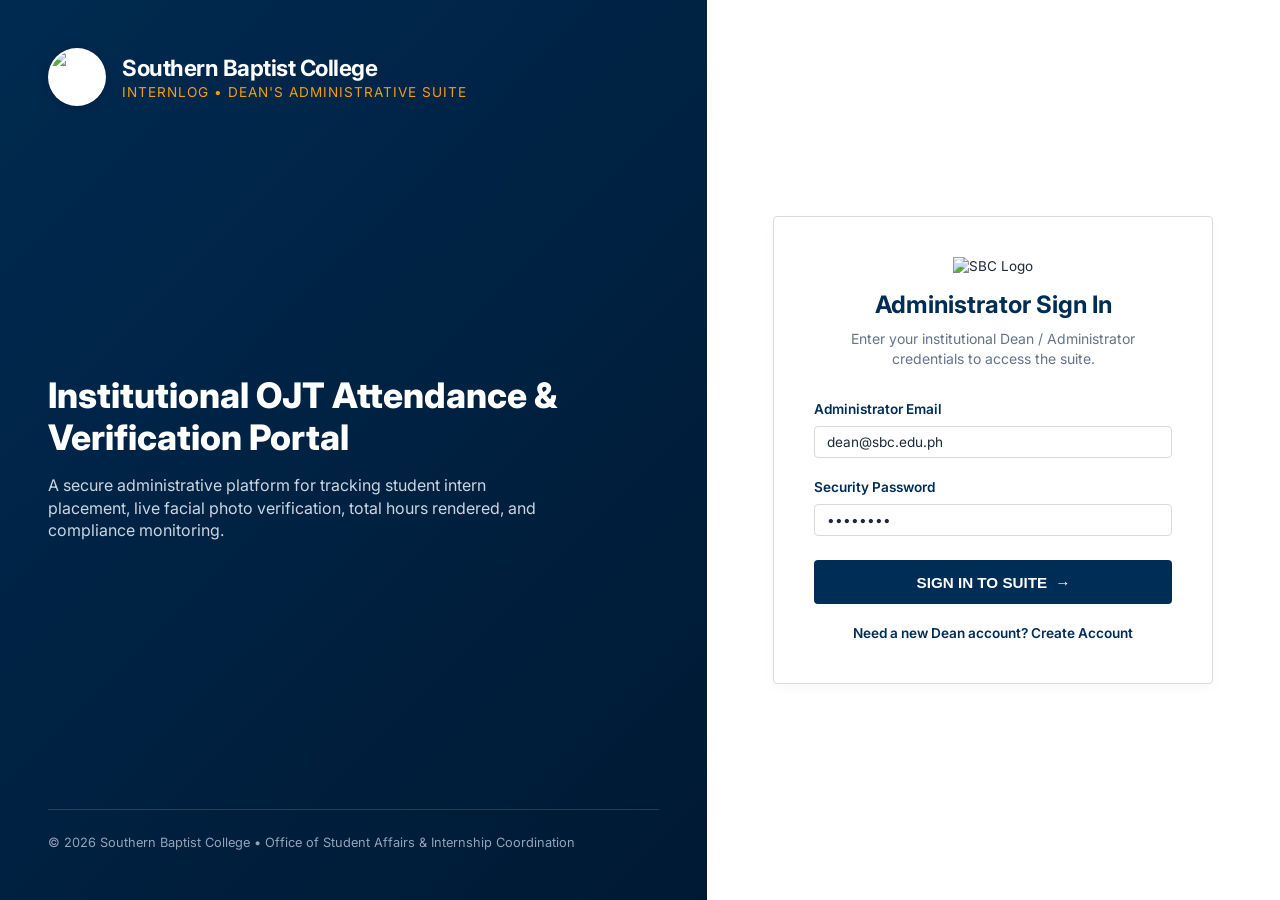
==== commit 2c18de9d: "feat(camera): mirror selfie capture & preview in mobile app, and add interactive photo rotation/mirr" ====
--- a/web_admin/index.html
+++ b/web_admin/index.html
@@ -5,7 +5,7 @@
   <meta charset="UTF-8">
   <meta name="viewport" content="width=device-width, initial-scale=1.0">
   <title>InternLog | Dean's Administrative Suite</title>
-  <link rel="stylesheet" href="css/admin.css?v=9.0">
+  <link rel="stylesheet" href="css/admin.css?v=9.1">
 </head>
 
 <body>
@@ -947,6 +947,36 @@
               Next ›
             </button>
           </div>
+
+          <!-- Photo Transformation Controls (Rotate & Mirror) -->
+          <div class="lightbox-transform-controls" style="display: flex; align-items: center; gap: 0.35rem; margin-right: 0.35rem;">
+            <button type="button" class="btn-lightbox-action" onclick="rotateLightbox(-90)" title="Rotate Counter-Clockwise 90° (Shortcut: L)">
+              <svg width="13" height="13" viewBox="0 0 24 24" fill="none" stroke="currentColor" stroke-width="2.5" stroke-linecap="round" stroke-linejoin="round">
+                <path d="M3 12a9 9 0 1 0 9-9 9.75 9.75 0 0 0-6.74 2.74L3 8"></path>
+                <polyline points="3 3 3 8 8 8"></polyline>
+              </svg>
+              <span>Rotate ↺</span>
+            </button>
+            <button type="button" class="btn-lightbox-action" onclick="rotateLightbox(90)" title="Rotate Clockwise 90° (Shortcut: R)">
+              <svg width="13" height="13" viewBox="0 0 24 24" fill="none" stroke="currentColor" stroke-width="2.5" stroke-linecap="round" stroke-linejoin="round">
+                <path d="M21 12a9 9 0 1 1-9-9 9.75 9.75 0 0 1 6.74 2.74L21 8"></path>
+                <polyline points="21 3 21 8 16 8"></polyline>
+              </svg>
+              <span>Rotate ↻</span>
+            </button>
+            <button type="button" id="lightboxMirrorBtn" class="btn-lightbox-action" onclick="toggleLightboxMirror()" title="Mirror / Flip Horizontally (Shortcut: M)">
+              <svg width="13" height="13" viewBox="0 0 24 24" fill="none" stroke="currentColor" stroke-width="2" stroke-linecap="round" stroke-linejoin="round">
+                <path d="M12 3v18"></path>
+                <path d="M4 18l6-6-6-6"></path>
+                <path d="M20 18l-6-6 6-6"></path>
+              </svg>
+              <span>Mirror ⇄</span>
+            </button>
+            <button type="button" id="lightboxResetBtn" class="btn-lightbox-action" onclick="resetLightboxTransform()" title="Reset Rotation and Mirror (Shortcut: 0)" style="display: none; color: #f59e0b; border-color: rgba(245, 158, 11, 0.4);">
+              <span>↺ Reset</span>
+            </button>
+          </div>
+
           <a id="imageLightboxExternalBtn" href="#" target="_blank" rel="noopener noreferrer"
             class="btn-lightbox-action" title="Open full photo in original size in new tab">
             <svg width="13" height="13" viewBox="0 0 24 24" fill="none" stroke="currentColor" stroke-width="2"
@@ -966,7 +996,7 @@
           onclick="event.stopPropagation()">
       </div>
       <div class="image-lightbox-footer">
-        <span class="lightbox-hint">💡 Click image or press <kbd>ESC</kbd> / outside to close</span>
+        <span class="lightbox-hint">💡 Click image or press <kbd>ESC</kbd> to close &bull; Shortcuts: <kbd>R</kbd> Rotate &bull; <kbd>M</kbd> Mirror &bull; <kbd>0</kbd> Reset</span>
         <button type="button" class="btn btn-outline"
           style="font-size: 0.75rem; padding: 0.3rem 0.75rem; color: #cbd5e1; border-color: rgba(255,255,255,0.25);"
           onclick="closeImageLightbox()">Close Full View</button>
@@ -1269,7 +1299,7 @@
   </div>
 
   <script src="js/html2pdf.bundle.min.js"></script>
-  <script src="js/admin.js?v=9.0"></script>
+  <script src="js/admin.js?v=9.1"></script>
 </body>
 
 </html>
--- a/web_admin/css/admin.css
+++ b/web_admin/css/admin.css
@@ -0,0 +1,1899 @@
+/* ==========================================================================
+   SBC DEAN'S ADMINISTRATIVE SUITE - MAIN STYLESHEET
+   ========================================================================== */
+
+
+@import url('https://fonts.googleapis.com/css2?family=Inter:wght@300;400;500;600;700;800&display=swap');
+
+/* Root Color Palette & Design System Tokens */
+:root {
+  --navy-primary: #002d56;
+  --navy-dark: #001f3f;
+  --navy-light: #00407a;
+  --amber-gold: #f59e0b;
+  --amber-dark: #d97706;
+  --bg-canvas: #ffffff;
+  --card-bg: #ffffff;
+  --border-light: #d8dadc;
+  --border-hover: #b0b5ba;
+
+  --text-main: #1e293b;
+  --text-muted: #64748b;
+  --text-light: #94a3b8;
+
+  --badge-green-bg: #ecfdf5;
+  --badge-green-text: #047857;
+  --badge-green-border: #a7f3d0;
+
+  --badge-amber-bg: #fffbe6;
+  --badge-amber-text: #b45309;
+  --badge-amber-border: #fde68a;
+
+  --badge-red-bg: #fef2f2;
+  --badge-red-text: #b91c1c;
+  --badge-red-border: #fecaca;
+
+  --radius-sm: 4px;
+  --radius-md: 6px;
+  --radius-lg: 8px;
+
+  --font-family: 'Inter', system-ui, -apple-system, BlinkMacSystemFont, "Segoe UI", Roboto, sans-serif;
+  --sidebar-width: 240px;
+  --topbar-height: 56px;
+}
+
+* {
+  box-sizing: border-box;
+  margin: 0;
+  padding: 0;
+}
+
+/* Global Core Styles & Reset */
+body {
+  font-family: var(--font-family);
+  background-color: var(--bg-canvas);
+  color: var(--text-main);
+  line-height: 1.4;
+  font-size: 13.5px;
+  -webkit-font-smoothing: antialiased;
+}
+
+
+/* Split-Screen Authentication Screen Styles */
+.auth-wrapper {
+  display: flex;
+  min-height: 100vh;
+  width: 100vw;
+  background-color: #001933;
+}
+
+.auth-hero {
+  flex: 1.2;
+  background: linear-gradient(135deg, rgba(0, 45, 86, 0.85), rgba(0, 25, 51, 0.92)),
+    url('../assets/images/sbc_building.jpg') center/cover no-repeat;
+  display: flex;
+  flex-direction: column;
+  justify-content: space-between;
+  padding: 3rem;
+  color: #ffffff;
+}
+
+.auth-hero-header {
+  display: flex;
+  align-items: center;
+  gap: 1rem;
+}
+
+.auth-hero-logo {
+  width: 58px;
+  height: 58px;
+  background-color: #ffffff;
+  border-radius: 50%;
+  padding: 2px;
+  display: flex;
+  align-items: center;
+  justify-content: center;
+  box-shadow: 0 2px 8px rgba(0, 0, 0, 0.2);
+}
+
+.auth-hero-logo img {
+  width: 100%;
+  height: 100%;
+  object-fit: contain;
+  border-radius: 50%;
+}
+
+.auth-hero-title h1 {
+  font-size: 1.4rem;
+  font-weight: 700;
+  letter-spacing: -0.5px;
+}
+
+.auth-hero-title p {
+  font-size: 0.85rem;
+  color: var(--amber-gold);
+  text-transform: uppercase;
+  letter-spacing: 1px;
+}
+
+.auth-hero-body h2 {
+  font-size: 2.2rem;
+  font-weight: 800;
+  line-height: 1.2;
+  margin-bottom: 1rem;
+}
+
+.auth-hero-body p {
+  font-size: 1rem;
+  color: #cbd5e1;
+  max-width: 500px;
+}
+
+.auth-hero-footer {
+  font-size: 0.8rem;
+  color: #94a3b8;
+  border-top: 1px solid rgba(255, 255, 255, 0.15);
+  padding-top: 1.5rem;
+}
+
+.auth-card-container {
+  flex: 1;
+  display: flex;
+  align-items: center;
+  justify-content: center;
+  padding: 2rem;
+  background-color: var(--bg-canvas);
+}
+
+.auth-card {
+  width: 100%;
+  max-width: 440px;
+  background: var(--card-bg);
+  border: 1px solid var(--border-light);
+  border-radius: var(--radius-sm);
+  padding: 2.5rem;
+  box-shadow: 0 4px 12px rgba(0, 0, 0, 0.03);
+}
+
+.auth-card-header {
+  margin-bottom: 2rem;
+}
+
+.auth-card-header h3 {
+  font-size: 1.5rem;
+  font-weight: 700;
+  color: var(--navy-primary);
+  margin-bottom: 0.5rem;
+}
+
+.auth-card-header p {
+  font-size: 0.875rem;
+  color: var(--text-muted);
+}
+
+.form-group {
+  margin-bottom: 1.25rem;
+}
+
+.form-group label {
+  display: block;
+  font-size: 0.85rem;
+  font-weight: 600;
+  color: var(--navy-primary);
+  margin-bottom: 0.4rem;
+}
+
+.form-control {
+  width: 100%;
+  padding: 0.45rem 0.75rem;
+  font-size: 0.85rem;
+  font-family: inherit;
+  border: 1px solid var(--border-light);
+  border-radius: var(--radius-sm);
+  background-color: #ffffff;
+  color: var(--text-main);
+  transition: border-color 0.2s, box-shadow 0.2s;
+}
+
+.form-control:focus {
+  outline: none;
+  border-color: var(--navy-primary);
+  box-shadow: 0 0 0 3px rgba(0, 45, 86, 0.12);
+}
+
+.btn-primary {
+  width: 100%;
+  padding: 0.85rem;
+  background-color: var(--navy-primary);
+  color: #ffffff;
+  border: none;
+  border-radius: var(--radius-sm);
+  font-size: 0.95rem;
+  font-weight: 600;
+  cursor: pointer;
+  transition: background-color 0.2s, transform 0.1s;
+  display: flex;
+  align-items: center;
+  justify-content: center;
+  gap: 0.5rem;
+}
+
+.btn-primary:hover {
+  background-color: var(--navy-dark);
+}
+
+.btn-primary:active {
+  transform: translateY(1px);
+}
+
+
+/* Main Dashboard Application Shell Layout */
+.app-container {
+  display: flex;
+  min-height: 100vh;
+  width: 100vw;
+}
+
+
+/* Persistent Left Navigation Sidebar */
+.sidebar {
+  width: var(--sidebar-width);
+  background-color: var(--navy-primary);
+  color: #ffffff;
+  display: flex;
+  flex-direction: column;
+  position: fixed;
+  top: 0;
+  bottom: 0;
+  left: 0;
+  z-index: 100;
+  border-right: 1px solid var(--navy-dark);
+}
+
+.sidebar-header {
+  height: var(--topbar-height);
+  padding: 0 0.85rem;
+  display: flex;
+  align-items: center;
+  gap: 0.65rem;
+  border-bottom: 1px solid rgba(255, 255, 255, 0.1);
+  background-color: var(--navy-dark);
+}
+
+.sidebar-logo {
+  width: 34px;
+  height: 34px;
+  min-width: 34px;
+  background-color: #ffffff;
+  border-radius: 50%;
+  padding: 2px;
+  display: flex;
+  align-items: center;
+  justify-content: center;
+  flex-shrink: 0;
+}
+
+.sidebar-logo img {
+  width: 100%;
+  height: 100%;
+  object-fit: contain;
+  border-radius: 50%;
+}
+
+.sidebar-brand {
+  display: flex;
+  flex-direction: column;
+  justify-content: center;
+  min-width: 0;
+}
+
+.sidebar-brand h2 {
+  font-size: 0.84rem;
+  font-weight: 700;
+  color: #ffffff;
+  line-height: 1.15;
+  letter-spacing: -0.2px;
+  white-space: nowrap;
+}
+
+.sidebar-brand p {
+  font-size: 0.62rem;
+  color: var(--amber-gold);
+  text-transform: uppercase;
+  letter-spacing: 0.5px;
+  line-height: 1.1;
+  margin-top: 1px;
+  white-space: nowrap;
+}
+
+.sidebar-nav {
+  flex: 1;
+  padding: 0.25rem 0.4rem 0.4rem 0.4rem;
+  display: flex;
+  flex-direction: column;
+  gap: 0.05rem;
+  overflow-y: auto;
+  overflow-x: hidden;
+}
+
+.sidebar-nav::-webkit-scrollbar {
+  width: 4px;
+}
+
+.sidebar-nav::-webkit-scrollbar-thumb {
+  background-color: rgba(255, 255, 255, 0.2);
+  border-radius: 4px;
+}
+
+.nav-section-title {
+  font-size: 0.62rem;
+  font-weight: 700;
+  text-transform: uppercase;
+  letter-spacing: 0.8px;
+  color: var(--amber-gold);
+  padding: 0.2rem 0.5rem;
+  margin-top: 0.15rem;
+}
+
+.nav-item {
+  display: flex;
+  align-items: center;
+  gap: 0.5rem;
+  padding: 0.28rem 0.55rem;
+  color: #cbd5e1;
+  text-decoration: none;
+  font-size: 0.77rem;
+  font-weight: 500;
+  border-radius: var(--radius-sm);
+  transition: all 0.2s;
+  cursor: pointer;
+}
+
+.nav-item:hover {
+  background-color: rgba(255, 255, 255, 0.08);
+  color: #ffffff;
+}
+
+.nav-item.active {
+  background-color: var(--amber-gold);
+  color: var(--navy-dark);
+  font-weight: 700;
+}
+
+.nav-item.active .nav-icon {
+  color: var(--navy-dark);
+}
+
+.nav-icon {
+  font-size: 0.95rem;
+  display: flex;
+  align-items: center;
+}
+
+.sidebar-footer {
+  padding: 0.3rem 0.55rem;
+  border-top: 1px solid rgba(255, 255, 255, 0.1);
+  background-color: rgba(0, 0, 0, 0.2);
+  display: flex;
+  align-items: center;
+  justify-content: space-between;
+  gap: 0.35rem;
+  flex-shrink: 0;
+}
+
+.user-badge {
+  display: flex;
+  align-items: center;
+  gap: 0.4rem;
+  overflow: hidden;
+}
+
+.user-avatar {
+  width: 28px;
+  height: 28px;
+  min-width: 28px;
+  background-color: #ffffff;
+  color: var(--navy-primary);
+  font-weight: 700;
+  border-radius: 50%;
+  display: flex;
+  align-items: center;
+  justify-content: center;
+  font-size: 0.75rem;
+}
+
+.user-info {
+  overflow: hidden;
+}
+
+.user-info h4 {
+  font-size: 0.75rem;
+  font-weight: 600;
+  color: #ffffff;
+  white-space: nowrap;
+  text-overflow: ellipsis;
+  overflow: hidden;
+}
+
+.user-info p {
+  font-size: 0.62rem;
+  color: var(--amber-gold);
+  white-space: nowrap;
+  text-overflow: ellipsis;
+  overflow: hidden;
+}
+
+.btn-logout-compact {
+  display: flex;
+  align-items: center;
+  gap: 0.3rem;
+  padding: 0.35rem 0.55rem;
+  background-color: #ef4444;
+  color: #ffffff;
+  border: none;
+  border-radius: 6px;
+  font-size: 0.72rem;
+  font-weight: 700;
+  cursor: pointer;
+  white-space: nowrap;
+  transition: all 0.2s ease;
+  flex-shrink: 0;
+}
+
+.btn-logout-compact:hover {
+  background-color: #dc2626;
+  transform: translateY(-1px);
+}
+
+
+.main-wrapper {
+  margin-left: var(--sidebar-width);
+  flex: 1;
+  display: flex;
+  flex-direction: column;
+  min-height: 100vh;
+  width: calc(100vw - var(--sidebar-width));
+  max-width: calc(100vw - var(--sidebar-width));
+  overflow-x: hidden;
+}
+
+
+/* Topbar Header & Search Navigation */
+.topbar {
+  height: var(--topbar-height);
+  background-color: var(--card-bg);
+  border-bottom: 1px solid var(--border-light);
+  display: flex;
+  align-items: center;
+  justify-content: space-between;
+  padding: 0 1.25rem;
+  position: sticky;
+  top: 0;
+  z-index: 90;
+}
+
+.topbar-search {
+  display: flex;
+  align-items: center;
+  gap: 0.4rem;
+  background-color: var(--bg-canvas);
+  border: 1px solid var(--border-light);
+  border-radius: var(--radius-sm);
+  padding: 0.3rem 0.75rem;
+  width: 320px;
+}
+
+.topbar-search input {
+  border: none;
+  background: transparent;
+  width: 100%;
+  font-size: 0.82rem;
+  color: var(--text-main);
+  outline: none;
+}
+
+.topbar-actions {
+  display: flex;
+  align-items: center;
+  gap: 1rem;
+}
+
+.icon-btn {
+  background: transparent;
+  border: 1px solid var(--border-light);
+  width: 30px;
+  height: 30px;
+  border-radius: var(--radius-sm);
+  display: flex;
+  align-items: center;
+  justify-content: center;
+  color: var(--text-muted);
+  cursor: pointer;
+  position: relative;
+  transition: all 0.2s;
+}
+
+.icon-btn:hover {
+  background-color: var(--bg-canvas);
+  color: var(--navy-primary);
+}
+
+.badge-dot {
+  position: absolute;
+  top: 5px;
+  right: 5px;
+  width: 9px;
+  height: 9px;
+  background-color: #ef4444;
+  border: 2px solid #ffffff;
+  border-radius: 50%;
+  animation: pulseNotif 2s infinite;
+}
+
+@keyframes pulseNotif {
+  0% {
+    transform: scale(0.95);
+    box-shadow: 0 0 0 0 rgba(239, 68, 68, 0.7);
+  }
+
+  70% {
+    transform: scale(1.1);
+    box-shadow: 0 0 0 6px rgba(239, 68, 68, 0);
+  }
+
+  100% {
+    transform: scale(0.95);
+    box-shadow: 0 0 0 0 rgba(239, 68, 68, 0);
+  }
+}
+
+/* Topbar Notification Dropdown Popover */
+.notif-dropdown {
+  position: absolute;
+  top: calc(100% + 10px);
+  right: 0;
+  width: 350px;
+  background-color: var(--card-bg);
+  border: 1px solid var(--border-light);
+  border-radius: var(--radius-md);
+  box-shadow: 0 10px 30px rgba(0, 0, 0, 0.15);
+  z-index: 500;
+  overflow: hidden;
+  text-align: left;
+}
+
+.notif-dropdown.hidden {
+  display: none;
+}
+
+.notif-header {
+  padding: 0.85rem 1.1rem;
+  background-color: var(--bg-canvas);
+  border-bottom: 1px solid var(--border-light);
+  display: flex;
+  align-items: center;
+  justify-content: space-between;
+}
+
+.notif-header h3 {
+  font-size: 0.9rem;
+  font-weight: 700;
+  color: var(--navy-primary);
+}
+
+.notif-list {
+  max-height: 320px;
+  overflow-y: auto;
+}
+
+.notif-item {
+  padding: 0.85rem 1.1rem;
+  border-bottom: 1px solid var(--border-light);
+  cursor: pointer;
+  transition: background-color 0.15s ease;
+}
+
+.notif-item:last-child {
+  border-bottom: none;
+}
+
+.notif-item:hover {
+  background-color: #f8fafc;
+}
+
+.notif-item-title {
+  font-size: 0.82rem;
+  font-weight: 700;
+  color: var(--navy-primary);
+  display: flex;
+  align-items: center;
+  justify-content: space-between;
+  margin-bottom: 0.25rem;
+}
+
+.notif-item-desc {
+  font-size: 0.78rem;
+  color: var(--text-muted);
+  line-height: 1.35;
+}
+
+
+.content-area {
+  padding: 0.85rem 1.1rem;
+  flex: 1;
+  background-color: #ffffff;
+}
+
+.page-header {
+  display: flex;
+  align-items: center;
+  justify-content: space-between;
+  margin-bottom: 1rem;
+}
+
+.page-header-title h1 {
+  font-size: 1.25rem;
+  font-weight: 800;
+  color: var(--navy-primary);
+  letter-spacing: -0.5px;
+}
+
+.page-header-title p {
+  font-size: 0.8rem;
+  color: var(--text-muted);
+}
+
+
+.card {
+  background-color: var(--card-bg);
+  border: 1px solid var(--border-light);
+  border-radius: var(--radius-sm);
+  padding: 0.85rem;
+  box-shadow: none;
+  margin-bottom: 0.75rem;
+}
+
+.card-header {
+  display: flex;
+  align-items: center;
+  justify-content: space-between;
+  margin-bottom: 0.85rem;
+  padding-bottom: 0.5rem;
+  border-bottom: 1px solid var(--border-light);
+}
+
+.card-header h3 {
+  font-size: 0.98rem;
+  font-weight: 700;
+  color: var(--navy-primary);
+}
+
+
+/* KPI Summary Metric Cards */
+.kpi-grid {
+  display: grid;
+  grid-template-columns: repeat(auto-fit, minmax(180px, 1fr));
+  gap: 0.75rem;
+  margin-bottom: 1rem;
+}
+
+.kpi-card {
+  background: var(--card-bg);
+  border: 1px solid var(--border-light);
+  border-radius: var(--radius-sm);
+  padding: 0.85rem;
+  display: flex;
+  flex-direction: column;
+  justify-content: space-between;
+  transition: border-color 0.2s;
+}
+
+.kpi-card:hover {
+  border-color: var(--border-hover);
+}
+
+.kpi-title {
+  font-size: 0.8rem;
+  font-weight: 600;
+  text-transform: uppercase;
+  letter-spacing: 0.5px;
+  color: var(--text-muted);
+  margin-bottom: 0.5rem;
+}
+
+.kpi-value-row {
+  display: flex;
+  align-items: baseline;
+  justify-content: space-between;
+}
+
+.kpi-value {
+  font-size: 1.5rem;
+  font-weight: 800;
+  color: var(--navy-primary);
+}
+
+.kpi-badge {
+  font-size: 0.75rem;
+  font-weight: 600;
+  padding: 0.2rem 0.5rem;
+  border-radius: var(--radius-sm);
+}
+
+.kpi-badge.gold {
+  background-color: var(--badge-amber-bg);
+  color: var(--badge-amber-text);
+  border: 1px solid var(--badge-amber-border);
+}
+
+.kpi-badge.green {
+  background-color: var(--badge-green-bg);
+  color: var(--badge-green-text);
+  border: 1px solid var(--badge-green-border);
+}
+
+
+.capture-grid {
+  display: grid;
+  grid-template-columns: repeat(auto-fill, minmax(200px, 1fr));
+  gap: 1.25rem;
+}
+
+.capture-card {
+  background: var(--card-bg);
+  border: 1px solid var(--border-light);
+  border-radius: var(--radius-sm);
+  overflow: hidden;
+  display: flex;
+  flex-direction: column;
+  cursor: pointer;
+  transition: transform 0.2s ease, box-shadow 0.2s ease, border-color 0.2s ease;
+}
+
+.capture-card:hover {
+  transform: translateY(-2px);
+  box-shadow: 0 6px 16px rgba(0, 31, 63, 0.1);
+  border-color: var(--navy-light);
+}
+
+.capture-img-box {
+  width: 100%;
+  height: 140px;
+  background-color: #000;
+  position: relative;
+  overflow: hidden;
+}
+
+.capture-img-box img {
+  width: 100%;
+  height: 100%;
+  object-fit: cover;
+  transition: transform 0.25s ease;
+}
+
+.capture-card:hover .capture-img-box img {
+  transform: scale(1.05);
+}
+
+.capture-zoom-overlay {
+  position: absolute;
+  bottom: 6px;
+  left: 6px;
+  background: rgba(0, 31, 63, 0.85);
+  backdrop-filter: blur(4px);
+  color: #ffffff;
+  font-size: 0.65rem;
+  font-weight: 700;
+  padding: 0.2rem 0.45rem;
+  border-radius: 4px;
+  opacity: 0;
+  transform: translateY(4px);
+  transition: all 0.2s ease;
+}
+
+.capture-card:hover .capture-zoom-overlay {
+  opacity: 1;
+  transform: translateY(0);
+}
+
+.capture-badge {
+  position: absolute;
+  top: 8px;
+  right: 8px;
+  background-color: var(--amber-gold);
+  color: var(--navy-dark);
+  font-size: 0.65rem;
+  font-weight: 800;
+  padding: 0.15rem 0.4rem;
+  border-radius: var(--radius-sm);
+}
+
+.capture-info {
+  padding: 0.85rem;
+}
+
+.capture-info h4 {
+  font-size: 0.85rem;
+  font-weight: 700;
+  color: var(--navy-primary);
+  margin-bottom: 0.2rem;
+  white-space: nowrap;
+  overflow: hidden;
+  text-overflow: ellipsis;
+}
+
+.capture-info p {
+  font-size: 0.75rem;
+  color: var(--text-muted);
+}
+
+
+.table-responsive {
+  width: 100%;
+  max-width: 100%;
+  overflow-x: auto;
+  background-color: #ffffff;
+}
+
+/* Responsive Administrative Data Tables */
+.data-table {
+  width: 100%;
+  border-collapse: collapse;
+  font-size: 0.75rem;
+  text-align: left;
+  table-layout: auto;
+  word-break: break-word;
+}
+
+.data-table th {
+  background-color: var(--bg-canvas);
+  color: var(--navy-primary);
+  font-weight: 700;
+  text-transform: uppercase;
+  font-size: 0.63rem;
+  letter-spacing: 0.4px;
+  padding: 0.4rem 0.5rem;
+  border-bottom: 2px solid var(--border-light);
+  white-space: nowrap;
+}
+
+.data-table td {
+  padding: 0.45rem 0.5rem;
+  border-bottom: 1px solid var(--border-light);
+  vertical-align: middle;
+}
+
+.data-table tr:hover {
+  background-color: #f1f5f9;
+}
+
+
+.progress-container {
+  width: 100%;
+  min-width: 120px;
+}
+
+.progress-bar-bg {
+  width: 100%;
+  height: 6px;
+  background-color: var(--border-light);
+  border-radius: 3px;
+  overflow: hidden;
+  margin-bottom: 0.25rem;
+}
+
+.progress-bar-fill {
+  height: 100%;
+  background-color: var(--amber-gold);
+  border-radius: 3px;
+}
+
+.progress-text {
+  font-size: 0.72rem;
+  color: var(--text-muted);
+  font-weight: 600;
+}
+
+
+.badge {
+  display: inline-flex;
+  align-items: center;
+  gap: 0.35rem;
+  padding: 0.2rem 0.55rem;
+  font-size: 0.72rem;
+  font-weight: 700;
+  border-radius: var(--radius-sm);
+  text-transform: uppercase;
+  letter-spacing: 0.3px;
+}
+
+.badge-success {
+  background-color: var(--badge-green-bg);
+  color: var(--badge-green-text);
+  border: 1px solid var(--badge-green-border);
+}
+
+.badge-warning {
+  background-color: var(--badge-amber-bg);
+  color: var(--badge-amber-text);
+  border: 1px solid var(--badge-amber-border);
+}
+
+.badge-danger {
+  background-color: var(--badge-red-bg);
+  color: var(--badge-red-text);
+  border: 1px solid var(--badge-red-border);
+}
+
+
+.btn {
+  display: inline-flex;
+  align-items: center;
+  gap: 0.4rem;
+  padding: 0.45rem 0.85rem;
+  font-size: 0.8rem;
+  font-weight: 600;
+  border-radius: var(--radius-sm);
+  cursor: pointer;
+  border: 1px solid transparent;
+  transition: all 0.2s;
+}
+
+.btn-navy {
+  background-color: var(--navy-primary);
+  color: #ffffff;
+}
+
+.btn-navy:hover {
+  background-color: var(--navy-dark);
+}
+
+.btn-outline {
+  border-color: var(--border-light);
+  background-color: #ffffff;
+  color: var(--text-main);
+}
+
+.btn-outline:hover {
+  background-color: var(--bg-canvas);
+  border-color: var(--navy-primary);
+}
+
+.btn-success {
+  background-color: var(--badge-green-text);
+  color: #ffffff;
+}
+
+.btn-danger {
+  background-color: var(--badge-red-text);
+  color: #ffffff;
+}
+
+/* Stacked Pill Action Buttons (Attendance Log Evaluation) */
+.btn-action {
+  display: block;
+  width: 100%;
+  padding: 0.45rem 1rem;
+  font-size: 0.8rem;
+  font-weight: 700;
+  border-radius: 6px;
+  border: none;
+  cursor: pointer;
+  text-align: center;
+  letter-spacing: 0.2px;
+  transition: filter 0.15s ease, transform 0.1s ease;
+}
+
+.btn-action:hover {
+  filter: brightness(1.1);
+  transform: translateY(-1px);
+}
+
+.btn-action:active {
+  transform: translateY(0);
+  filter: brightness(0.95);
+}
+
+.btn-action-confirm {
+  background-color: #1a7f4b;
+  color: #ffffff;
+}
+
+.btn-action-reject {
+  background-color: #c0392b;
+  color: #ffffff;
+}
+
+/* Dean Action Column Layout */
+.dean-action-cell {
+  display: flex;
+  flex-direction: column;
+  gap: 0.3rem;
+  width: 86px;
+  margin: 0 auto;
+}
+
+.dean-btn-confirm {
+  display: block;
+  width: 100%;
+  padding: 0.38rem 0.6rem;
+  background-color: #0b7a44;
+  color: #ffffff;
+  border: none;
+  border-radius: 6px;
+  font-size: 0.78rem;
+  font-weight: 700;
+  cursor: pointer;
+  text-align: center;
+  box-shadow: 0 1px 2px rgba(0, 0, 0, 0.08);
+  transition: all 0.15s ease;
+  line-height: 1.2;
+}
+
+.dean-btn-confirm:hover {
+  background-color: #086337;
+  transform: translateY(-1px);
+  box-shadow: 0 2px 5px rgba(11, 122, 68, 0.25);
+}
+
+.dean-btn-reject {
+  display: block;
+  width: 100%;
+  padding: 0.38rem 0.6rem;
+  background-color: #b91c1c;
+  color: #ffffff;
+  border: none;
+  border-radius: 6px;
+  font-size: 0.78rem;
+  font-weight: 700;
+  cursor: pointer;
+  text-align: center;
+  box-shadow: 0 1px 2px rgba(0, 0, 0, 0.08);
+  transition: all 0.15s ease;
+  line-height: 1.2;
+}
+
+.dean-btn-reject:hover {
+  background-color: #991b1b;
+  transform: translateY(-1px);
+  box-shadow: 0 2px 5px rgba(185, 28, 28, 0.25);
+}
+
+.dean-btn-tag {
+  display: block;
+  width: 100%;
+  padding: 0.38rem 0.6rem;
+  background-color: #eab308;
+  color: #1e293b;
+  border: none;
+  border-radius: 6px;
+  font-size: 0.78rem;
+  font-weight: 700;
+  cursor: pointer;
+  text-align: center;
+  box-shadow: 0 1px 2px rgba(0, 0, 0, 0.08);
+  transition: all 0.15s ease;
+  line-height: 1.2;
+}
+
+.dean-btn-tag:hover {
+  background-color: #ca8a04;
+  color: #0f172a;
+  transform: translateY(-1px);
+  box-shadow: 0 2px 5px rgba(234, 179, 8, 0.35);
+}
+
+.tag-photo-slot {
+  background: #ffffff;
+  border: 2px solid #e2e8f0;
+  border-radius: 6px;
+  padding: 0.4rem 0.5rem;
+  cursor: pointer;
+  transition: all 0.15s ease;
+  user-select: none;
+}
+
+.tag-photo-slot:hover {
+  border-color: #94a3b8;
+  background: #f8fafc;
+}
+
+.tag-photo-slot.active {
+  border-color: #0284c7;
+  background: #f0f9ff;
+  box-shadow: 0 0 0 2px rgba(2, 132, 199, 0.2);
+}
+
+/* Ensure html2pdf renders full document height without artificial padding */
+.html2pdf__overlay {
+  height: auto !important;
+  bottom: auto !important;
+  overflow: visible !important;
+}
+
+.html2pdf__container {
+  height: auto !important;
+  overflow: visible !important;
+}
+
+/* Modal Dialog Overlays */
+.modal-overlay {
+  position: fixed;
+  top: 0;
+  left: 0;
+  right: 0;
+  bottom: 0;
+  background-color: rgba(0, 31, 63, 0.6);
+  backdrop-filter: blur(2px);
+  z-index: 1000;
+  display: flex;
+  align-items: center;
+  justify-content: center;
+  opacity: 0;
+  pointer-events: none;
+  transition: opacity 0.2s ease;
+}
+
+.modal-overlay.active {
+  opacity: 1;
+  pointer-events: auto;
+}
+
+.modal-card {
+  background-color: var(--card-bg);
+  border: 1px solid var(--border-light);
+  border-radius: var(--radius-sm);
+  width: 100%;
+  max-width: 520px;
+  padding: 1.25rem;
+  box-shadow: 0 10px 25px rgba(0, 0, 0, 0.15);
+}
+
+.modal-header {
+  display: flex;
+  align-items: center;
+  justify-content: space-between;
+  margin-bottom: 1.25rem;
+}
+
+.modal-header h3 {
+  font-size: 1.15rem;
+  font-weight: 700;
+  color: var(--navy-primary);
+}
+
+.close-btn {
+  background: transparent;
+  border: none;
+  font-size: 1.2rem;
+  cursor: pointer;
+  color: var(--text-muted);
+}
+
+
+.hidden {
+  display: none !important;
+}
+
+.flex-between {
+  display: flex;
+  align-items: center;
+  justify-content: space-between;
+}
+
+.gap-2 {
+  gap: 0.5rem;
+}
+
+.mt-3 {
+  margin-top: 0.75rem;
+}
+
+/* Course Specific Badges & Filter Controls */
+.badge-bscs {
+  background-color: #e0e7ff;
+  color: #3730a3;
+  border: 1px solid #c7d2fe;
+  font-weight: 700;
+}
+
+.badge-bsis {
+  background-color: #ecfdf5;
+  color: #047857;
+  border: 1px solid #a7f3d0;
+  font-weight: 700;
+}
+
+.badge-blis {
+  background-color: #f3e8ff;
+  color: #6b21a8;
+  border: 1px solid #e9d5ff;
+  font-weight: 700;
+}
+
+.course-filter-bar {
+  display: flex;
+  align-items: center;
+  gap: 0.4rem;
+  margin-bottom: 0.75rem;
+  flex-wrap: wrap;
+}
+
+.course-pill {
+  display: inline-flex;
+  align-items: center;
+  gap: 0.4rem;
+  padding: 0.35rem 0.75rem;
+  background-color: #ffffff;
+  border: 1px solid var(--border-light);
+  border-radius: 20px;
+  font-size: 0.78rem;
+  font-weight: 600;
+  color: var(--text-main);
+  cursor: pointer;
+  transition: all 0.2s ease;
+}
+
+.course-pill:hover {
+  border-color: var(--navy-primary);
+  background-color: var(--bg-canvas);
+}
+
+.course-pill.active {
+  background-color: var(--navy-primary);
+  color: #ffffff;
+  border-color: var(--navy-primary);
+  box-shadow: 0 2px 6px rgba(0, 45, 86, 0.25);
+}
+
+.course-pill-count {
+  background-color: rgba(0, 0, 0, 0.08);
+  color: inherit;
+  padding: 0.1rem 0.45rem;
+  border-radius: 10px;
+  font-size: 0.75rem;
+}
+
+.course-pill.active .course-pill-count {
+  background-color: rgba(255, 255, 255, 0.25);
+  color: #ffffff;
+}
+
+.course-select-dropdown {
+  max-width: 400px;
+  padding: 0.38rem 0.75rem;
+  font-size: 0.82rem;
+  font-weight: 600;
+  color: var(--navy-primary);
+  background-color: #ffffff;
+  border: 1.5px solid var(--border-light);
+  border-radius: var(--radius-md);
+  box-shadow: 0 1px 3px rgba(0, 0, 0, 0.05);
+  cursor: pointer;
+  transition: all 0.2s ease;
+}
+
+.course-select-dropdown:hover,
+.course-select-dropdown:focus {
+  border-color: var(--navy-primary);
+  box-shadow: 0 0 0 3px rgba(0, 45, 86, 0.12);
+  outline: none;
+}
+
+/* Course & Hours Management Tokens & Badges */
+.btn-preset-chip {
+  background-color: var(--bg-canvas);
+  border: 1px solid var(--border-light);
+  color: var(--navy-primary);
+  font-weight: 700;
+  font-size: 0.78rem;
+  padding: 0.25rem 0.65rem;
+  border-radius: 12px;
+  cursor: pointer;
+  transition: all 0.15s ease;
+}
+
+.btn-preset-chip:hover {
+  background-color: var(--navy-primary);
+  color: #ffffff;
+  border-color: var(--navy-primary);
+  transform: translateY(-1px);
+}
+
+.badge-hours {
+  display: inline-flex;
+  align-items: center;
+  gap: 0.3rem;
+  background-color: #f0fdf4;
+  color: #166534;
+  border: 1px solid #bbf7d0;
+  font-weight: 800;
+  font-size: 0.85rem;
+  padding: 0.25rem 0.6rem;
+  border-radius: var(--radius-sm);
+}
+
+.badge-hours-gold {
+  background-color: #fffbeb;
+  color: #b45309;
+  border-color: #fde68a;
+}
+
+.hours-adjustment-box {
+  background-color: var(--bg-canvas);
+  border: 1px solid var(--border-light);
+  border-radius: var(--radius-md);
+  padding: 1rem;
+  margin-top: 1rem;
+}
+
+.hours-adjustment-title {
+  font-size: 0.82rem;
+  font-weight: 700;
+  color: var(--navy-primary);
+  text-transform: uppercase;
+  letter-spacing: 0.5px;
+  margin-bottom: 0.5rem;
+  display: flex;
+  align-items: center;
+  gap: 0.4rem;
+}
+
+
+/* ==================== Full Picture Lightbox Modal & Interactive Photos ==================== */
+
+.image-lightbox-overlay {
+  z-index: 2500 !important;
+  background-color: rgba(5, 12, 24, 0.88) !important;
+  backdrop-filter: blur(8px) !important;
+  padding: 1.25rem;
+}
+
+.image-lightbox-card {
+  background: #0f172a;
+  border: 1px solid rgba(255, 255, 255, 0.14);
+  border-radius: 12px;
+  width: 95vw;
+  max-width: 860px;
+  max-height: 94vh;
+  display: flex;
+  flex-direction: column;
+  box-shadow: 0 25px 60px -15px rgba(0, 0, 0, 0.8), 0 0 0 1px rgba(255, 255, 255, 0.05);
+  overflow: hidden;
+  animation: lightboxZoomIn 0.22s cubic-bezier(0.16, 1, 0.3, 1);
+}
+
+@keyframes lightboxZoomIn {
+  from {
+    opacity: 0;
+    transform: scale(0.95) translateY(10px);
+  }
+
+  to {
+    opacity: 1;
+    transform: scale(1) translateY(0);
+  }
+}
+
+.image-lightbox-header {
+  display: flex;
+  align-items: center;
+  justify-content: space-between;
+  padding: 0.85rem 1.25rem;
+  background: #09101d;
+  border-bottom: 1px solid rgba(255, 255, 255, 0.1);
+  gap: 1rem;
+}
+
+.image-lightbox-title-box {
+  display: flex;
+  flex-direction: column;
+  gap: 2px;
+  min-width: 0;
+}
+
+.image-lightbox-badge {
+  font-size: 0.68rem;
+  font-weight: 700;
+  color: #38bdf8;
+  text-transform: uppercase;
+  letter-spacing: 0.5px;
+}
+
+.image-lightbox-title {
+  font-size: 1.05rem;
+  font-weight: 800;
+  color: #f8fafc;
+  margin: 0;
+  white-space: nowrap;
+  overflow: hidden;
+  text-overflow: ellipsis;
+}
+
+.image-lightbox-subtitle {
+  font-size: 0.78rem;
+  color: #94a3b8;
+  margin: 0;
+}
+
+.image-lightbox-actions {
+  display: flex;
+  align-items: center;
+  gap: 0.5rem;
+  flex-shrink: 0;
+}
+
+.btn-lightbox-action {
+  background: rgba(255, 255, 255, 0.08);
+  border: 1px solid rgba(255, 255, 255, 0.16);
+  color: #e2e8f0;
+  padding: 0.35rem 0.65rem;
+  border-radius: 6px;
+  font-size: 0.75rem;
+  font-weight: 600;
+  display: inline-flex;
+  align-items: center;
+  gap: 5px;
+  text-decoration: none;
+  cursor: pointer;
+  transition: all 0.18s ease;
+}
+
+.btn-lightbox-action:hover {
+  background: rgba(255, 255, 255, 0.18);
+  color: #ffffff;
+  border-color: rgba(255, 255, 255, 0.3);
+}
+
+.lightbox-transform-controls {
+  display: flex;
+  align-items: center;
+  gap: 0.35rem;
+}
+
+@media (max-width: 640px) {
+  .lightbox-transform-controls .btn-lightbox-action span {
+    display: none;
+  }
+}
+
+.btn-lightbox-close {
+  background: transparent;
+  border: none;
+  color: #94a3b8;
+  font-size: 1.6rem;
+  line-height: 1;
+  padding: 0 0.25rem;
+  cursor: pointer;
+  transition: color 0.15s ease, transform 0.15s ease;
+}
+
+.btn-lightbox-close:hover {
+  color: #ffffff;
+  transform: scale(1.15);
+}
+
+.image-lightbox-body {
+  flex: 1;
+  display: flex;
+  align-items: center;
+  justify-content: center;
+  background: #020617;
+  padding: 0.75rem;
+  overflow: hidden;
+  cursor: zoom-out;
+}
+
+.image-lightbox-img {
+  max-width: 100%;
+  max-height: 72vh;
+  object-fit: contain;
+  image-orientation: from-image;
+  border-radius: 6px;
+  box-shadow: 0 10px 30px rgba(0, 0, 0, 0.6);
+  display: block;
+  margin: 0 auto;
+  cursor: default;
+  transition: transform 0.2s ease;
+}
+
+.image-lightbox-footer {
+  display: flex;
+  align-items: center;
+  justify-content: space-between;
+  padding: 0.55rem 1.25rem;
+  background: #09101d;
+  border-top: 1px solid rgba(255, 255, 255, 0.08);
+}
+
+.lightbox-hint {
+  font-size: 0.75rem;
+  color: #64748b;
+}
+
+.lightbox-hint kbd {
+  background: #1e293b;
+  color: #cbd5e1;
+  padding: 2px 5px;
+  border-radius: 4px;
+  border: 1px solid #334155;
+  font-family: inherit;
+  font-size: 0.7rem;
+}
+
+/* Verification Photo In-Modal Preview & Hover effects */
+.photo-preview-wrapper {
+  position: relative;
+  cursor: pointer;
+  overflow: hidden;
+  background-color: #0b1329;
+  display: flex;
+  align-items: center;
+  justify-content: center;
+}
+
+.verification-preview-img {
+  width: 100%;
+  height: 260px;
+  object-fit: cover;
+  image-orientation: from-image;
+  transition: transform 0.25s ease, filter 0.25s ease;
+  display: block;
+}
+
+.photo-preview-wrapper:hover .verification-preview-img {
+  transform: scale(1.025);
+  filter: brightness(1.05);
+}
+
+.photo-hover-overlay {
+  position: absolute;
+  top: 0;
+  left: 0;
+  right: 0;
+  bottom: 0;
+  background: rgba(0, 31, 63, 0.25);
+  opacity: 0;
+  transition: opacity 0.2s ease;
+  display: flex;
+  align-items: center;
+  justify-content: center;
+  pointer-events: none;
+}
+
+.photo-preview-wrapper:hover .photo-hover-overlay {
+  opacity: 1;
+}
+
+.photo-hover-badge {
+  background: rgba(0, 31, 63, 0.9);
+  backdrop-filter: blur(6px);
+  color: #ffffff;
+  padding: 0.4rem 0.85rem;
+  border-radius: 20px;
+  font-size: 0.76rem;
+  font-weight: 700;
+  display: inline-flex;
+  align-items: center;
+  gap: 6px;
+  box-shadow: 0 4px 15px rgba(0, 0, 0, 0.35);
+  border: 1px solid rgba(255, 255, 255, 0.25);
+  transform: translateY(4px);
+  transition: transform 0.2s ease;
+}
+
+.photo-preview-wrapper:hover .photo-hover-badge {
+  transform: translateY(0);
+}
+
+.btn-view-full-pill {
+  background: #ffffff;
+  border: 1px solid #cbd5e1;
+  border-radius: 14px;
+  padding: 0.2rem 0.6rem;
+  font-size: 0.72rem;
+  font-weight: 700;
+  color: var(--navy-primary);
+  cursor: pointer;
+  display: inline-flex;
+  align-items: center;
+  gap: 4px;
+  transition: all 0.15s ease;
+  box-shadow: 0 1px 2px rgba(0, 0, 0, 0.05);
+}
+
+.btn-view-full-pill:hover {
+  background: var(--navy-primary);
+  color: #ffffff;
+  border-color: var(--navy-primary);
+  transform: translateY(-1px);
+}
+
+/* ==================== Attendance Logs Advanced Filter Toolbar ==================== */
+.logs-filter-toolbar {
+  margin-bottom: 1.25rem;
+}
+
+.logs-filter-grid {
+  display: grid;
+  grid-template-columns: repeat(auto-fit, minmax(210px, 1fr));
+  gap: 0.9rem;
+  align-items: flex-end;
+}
+
+.filter-item {
+  display: flex;
+  flex-direction: column;
+  gap: 0.35rem;
+}
+
+.filter-label {
+  font-size: 0.78rem;
+  font-weight: 700;
+  color: var(--navy-primary);
+  display: flex;
+  align-items: center;
+  gap: 0.35rem;
+  margin: 0;
+}
+
+.filter-item .form-control {
+  font-size: 0.82rem;
+  padding: 0.45rem 0.65rem;
+  height: 38px;
+  border-radius: var(--radius-sm);
+  border: 1px solid var(--border-light);
+  background-color: #fff;
+  color: var(--text-main);
+  transition: border-color 0.15s ease, box-shadow 0.15s ease;
+}
+
+.filter-item .form-control:focus {
+  border-color: var(--navy-primary);
+  outline: none;
+  box-shadow: 0 0 0 3px rgba(0, 31, 63, 0.08);
+}
+
+.btn-filter-quick {
+  background: #f1f5f9;
+  border: 1px solid #e2e8f0;
+  color: #475569;
+  font-size: 0.75rem;
+  font-weight: 700;
+  padding: 0.25rem 0.65rem;
+  border-radius: 6px;
+  cursor: pointer;
+  transition: all 0.15s ease;
+}
+
+.btn-filter-quick:hover {
+  background: #e2e8f0;
+  color: var(--navy-primary);
+}
+
+.btn-filter-quick.active {
+  background: var(--navy-primary);
+  border-color: var(--navy-primary);
+  color: #ffffff;
+  box-shadow: 0 2px 5px rgba(0, 31, 63, 0.25);
+}
+
+/* ==========================================================================
+   DAILY JOURNALS & NARRATIVE STYLING
+   ========================================================================== */
+.journal-badge-pending {
+  background-color: #fef3c7;
+  color: #92400e;
+  border: 1px solid #fde68a;
+  font-weight: 700;
+  font-size: 0.72rem;
+  padding: 0.2rem 0.55rem;
+  border-radius: 12px;
+  display: inline-flex;
+  align-items: center;
+  gap: 0.25rem;
+}
+
+.journal-badge-reviewed {
+  background-color: #ecfdf5;
+  color: #065f46;
+  border: 1px solid #a7f3d0;
+  font-weight: 700;
+  font-size: 0.72rem;
+  padding: 0.2rem 0.55rem;
+  border-radius: 12px;
+  display: inline-flex;
+  align-items: center;
+  gap: 0.25rem;
+}
+
+.journal-badge-commended {
+  background-color: #fdf2f8;
+  color: #9d174d;
+  border: 1px solid #fbcfe8;
+  font-weight: 700;
+  font-size: 0.72rem;
+  padding: 0.2rem 0.55rem;
+  border-radius: 12px;
+  display: inline-flex;
+  align-items: center;
+  gap: 0.25rem;
+}
+
+.journal-excerpt-box {
+  max-width: 280px;
+  font-size: 0.8rem;
+  color: var(--text-main);
+  line-height: 1.35;
+  overflow: hidden;
+  display: -webkit-box;
+  -webkit-line-clamp: 2;
+  line-clamp: 2;
+  text-overflow: ellipsis;
+}
+
+.journal-feedback-quote {
+  background: #f8fafc;
+  border-left: 3px solid #0284c7;
+  padding: 0.4rem 0.65rem;
+  border-radius: 4px;
+  font-size: 0.76rem;
+  color: #334155;
+  margin-top: 0.35rem;
+  font-style: italic;
+}
+
+.journal-section-card {
+  background: #f8fafc;
+  border: 1px solid var(--border-light);
+  border-radius: var(--radius-sm);
+  padding: 0.85rem 1rem;
+}
+
+.journal-section-title {
+  font-size: 0.78rem;
+  font-weight: 800;
+  text-transform: uppercase;
+  letter-spacing: 0.5px;
+  color: var(--navy-primary);
+  margin-bottom: 0.4rem;
+  display: flex;
+  align-items: center;
+  gap: 0.35rem;
+}
+
+.journal-section-text {
+  font-size: 0.88rem;
+  color: #1e293b;
+  line-height: 1.5;
+  white-space: pre-wrap;
+  word-break: break-word;
+}
+
+/* ==========================================================================
+   ACADEMIC YEAR-END BATCH MANAGER STYLING
+   ========================================================================== */
+.batch-manager-card {
+  position: relative;
+  overflow: hidden;
+  transition: box-shadow 0.2s ease, border-color 0.2s ease;
+}
+
+.batch-manager-card:hover {
+  border-color: #cbd5e1;
+  box-shadow: 0 4px 12px rgba(0, 0, 0, 0.06);
+}
+
+.batch-manager-card::before {
+  content: "";
+  position: absolute;
+  top: 0;
+  left: 0;
+  bottom: 0;
+  width: 4px;
+  background: linear-gradient(180deg, var(--navy-primary) 0%, #0284c7 100%);
+}
+
+/* Institutional Compliance Filter & Export Controls */
+.report-filter-grid {
+  display: grid;
+  grid-template-columns: 1fr 1fr 1.2fr auto;
+  gap: 1rem;
+  align-items: flex-end;
+}
+
+.report-filter-actions {
+  display: flex;
+  gap: 0.5rem;
+  align-items: center;
+}
+
+@media (max-width: 1280px) {
+  .report-filter-grid {
+    grid-template-columns: repeat(3, 1fr);
+  }
+
+  .report-filter-actions {
+    grid-column: 1 / -1;
+    display: flex;
+    justify-content: flex-end;
+    margin-top: 0.25rem;
+  }
+}
+
+@media (max-width: 768px) {
+  .report-filter-grid {
+    grid-template-columns: 1fr;
+  }
+
+  .report-filter-actions {
+    display: flex;
+    flex-direction: column;
+  }
+
+  .report-filter-actions button {
+    width: 100%;
+  }
+}
+
+/* ==================== TAG GROUP ATTENDANCE MODAL POLISH ==================== */
+.tag-student-row {
+  cursor: pointer;
+  transition: background 0.15s ease, border-left 0.15s ease;
+}
+
+.tag-student-row:hover {
+  background-color: #f1f5f9 !important;
+}
+
+.tag-student-row.is-submitter {
+  background-color: #f0fdf4 !important;
+  cursor: default;
+}
+
+.tag-student-row.is-checked:not(.is-submitter) {
+  background-color: #eff6ff !important;
+}
+
+.tag-shift-pill {
+  display: inline-flex;
+  align-items: center;
+  gap: 0.35rem;
+  padding: 0.28rem 0.55rem;
+  background: #f8fafc;
+  border: 1px solid var(--border-light);
+  border-radius: 5px;
+  cursor: pointer;
+  font-size: 0.73rem;
+  font-weight: 600;
+  color: var(--navy-primary);
+  transition: all 0.15s ease;
+  user-select: none;
+}
+
+.tag-shift-pill:hover {
+  background: #f1f5f9;
+  border-color: #cbd5e1;
+}
+
+.tag-shift-pill.active,
+.tag-shift-pill:has(input:checked) {
+  background: #eff6ff !important;
+  border-color: #2563eb !important;
+  color: #1d4ed8 !important;
+  font-weight: 700;
+}
+
+.tag-shift-pill input[type="radio"] {
+  accent-color: #2563eb;
+  cursor: pointer;
+  margin: 0;
+}
+
+@media (max-width: 840px) {
+  .tag-modal-grid {
+    grid-template-columns: 1fr !important;
+    overflow-y: auto !important;
+    max-height: calc(85vh - 120px) !important;
+  }
+}
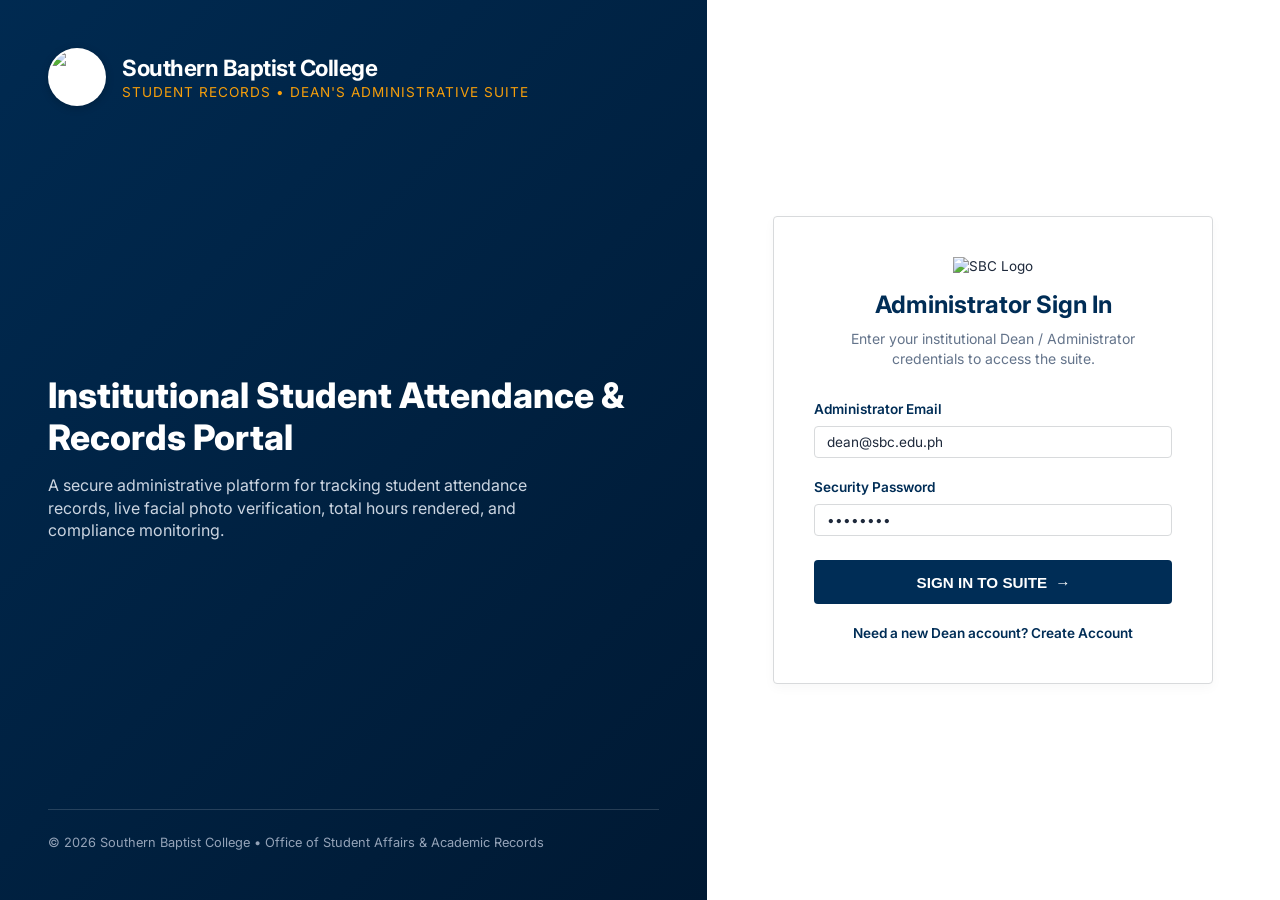
==== commit c8c43762: "Refactor: Convert internship attendance system into Student Records system - Update Web Admin portal" ====
--- a/web_admin/index.html
+++ b/web_admin/index.html
@@ -4,7 +4,7 @@
 <head>
   <meta charset="UTF-8">
   <meta name="viewport" content="width=device-width, initial-scale=1.0">
-  <title>InternLog | Dean's Administrative Suite</title>
+  <title>Student Records | Dean's Administrative Suite</title>
   <link rel="stylesheet" href="css/admin.css?v=9.1">
 </head>
 
@@ -20,18 +20,18 @@
         </div>
         <div class="auth-hero-title">
           <h1>Southern Baptist College</h1>
-          <p>InternLog &bull; Dean's Administrative Suite</p>
+          <p>Student Records &bull; Dean's Administrative Suite</p>
         </div>
       </div>
 
       <div class="auth-hero-body">
-        <h2>Institutional OJT Attendance & Verification Portal</h2>
-        <p>A secure administrative platform for tracking student intern placement, live facial photo verification, total
+        <h2>Institutional Student Attendance & Records Portal</h2>
+        <p>A secure administrative platform for tracking student attendance records, live facial photo verification, total
           hours rendered, and compliance monitoring.</p>
       </div>
 
       <div class="auth-hero-footer">
-        &copy; 2026 Southern Baptist College &bull; Office of Student Affairs & Internship Coordination
+        &copy; 2026 Southern Baptist College &bull; Office of Student Affairs & Academic Records
       </div>
     </div>
 
@@ -137,7 +137,7 @@
         </div>
         <div class="sidebar-brand">
           <h2>Southern Baptist College</h2>
-          <p>InternLog Dean's Suite</p>
+          <p>Student Records Dean's Suite</p>
         </div>
       </div>
 
@@ -149,13 +149,17 @@
         </a>
 
         <a class="nav-item" data-tab="students">
-          <span>Student Tracking</span>
+          <span>Student Records</span>
         </a>
 
         <a class="nav-item" data-tab="logs">
           <span>Attendance Logs</span>
         </a>
 
+        <a class="nav-item" href="../tap_attendance.php" target="_blank" style="color: #f59e0b;" title="Open ID Tap Attendance Station for queued students">
+          <span>📡 ID Tap Station ↗</span>
+        </a>
+
         <a class="nav-item" data-tab="absences">
           <span>Absence Requests</span>
         </a>
@@ -170,12 +174,12 @@
           <span>Academic Programs</span>
         </a>
 
-        <a class="nav-item" data-tab="sites">
-          <span>Partner Management</span>
-        </a>
-
         <a class="nav-item" data-tab="reports">
           <span>Compliance Reports</span>
+        </a>
+
+        <a class="nav-item" href="http://localhost:5000" target="_blank" style="color: #38bdf8;" title="Open CIT Department System">
+          <span>🏢 CIT Department System ↗</span>
         </a>
       </nav>
 
@@ -200,11 +204,16 @@
       <header class="topbar">
         <div class="topbar-search">
           <span style="color: var(--text-muted);">🔍</span>
-          <input type="text" id="globalSearch" placeholder="Search student name, ID #, course, or partner facility..."
+          <input type="text" id="globalSearch" placeholder="Search student name, ID #, course, or year level..."
             oninput="handleGlobalSearch(this.value)">
         </div>
 
-        <div class="topbar-actions" style="position: relative;">
+        <div class="topbar-actions" style="position: relative; display: flex; align-items: center; gap: 0.65rem;">
+          <a href="../tap_attendance.php" target="_blank" class="btn" style="background: linear-gradient(135deg, #f59e0b, #d97706); color: #040d1a; font-weight: 800; font-size: 0.82rem; padding: 0.45rem 0.95rem; border-radius: 8px; text-decoration: none; display: inline-flex; align-items: center; gap: 0.45rem; box-shadow: 0 2px 6px rgba(245, 158, 11, 0.35);" title="Open ID Tap Attendance Station for queued students">
+            <span>📡</span>
+            <span>Launch ID Tap Kiosk</span>
+          </a>
+
           <button class="icon-btn" id="notifBtn" onclick="toggleNotifDropdown(event)" title="System Notifications">
             🔔
             <span class="badge-dot" id="notifBadgeDot" style="display: none;"></span>
@@ -232,7 +241,7 @@
           <div class="page-header">
             <div class="page-header-title">
               <h1>Executive Overview</h1>
-              <p>Real-time metrics and verification snapshots across active internship placements.</p>
+              <p>Real-time metrics and verification snapshots across active student attendance records.</p>
             </div>
           </div>
 
@@ -247,7 +256,7 @@
             </div>
 
             <div class="kpi-card">
-              <div class="kpi-title">Total Registered Interns</div>
+              <div class="kpi-title">Total Registered Students</div>
               <div class="kpi-value-row">
                 <div id="kpiTotalInterns" class="kpi-value">0</div>
                 <span class="kpi-badge green">Active Enrolled</span>
@@ -292,12 +301,12 @@
         </section>
 
 
-        <!-- PANE 2: STUDENT TRACKING -->
+        <!-- PANE 2: STUDENT RECORDS -->
         <section id="view-students" class="view-pane hidden">
           <div class="page-header">
             <div class="page-header-title">
-              <h1>Student Intern Tracking</h1>
-              <p>Monitor individual placement progress, hours rendered, and completion status (480 Hours Goal).</p>
+              <h1>Student Records</h1>
+              <p>Monitor individual student progress, hours rendered, and completion status (480 Hours Goal).</p>
             </div>
           </div>
 
@@ -335,14 +344,18 @@
                 </select>
               </div>
 
-              <!-- 3. Partner Training Facility -->
+              <!-- 3. Year Level Filter -->
               <div>
-                <label for="studentSiteSelectFilter"
+                <label for="studentYearLevelSelectFilter"
                   style="font-size: 0.8rem; font-weight: 700; color: var(--navy-primary); margin-bottom: 0.3rem; display: block;">
-                  Partner Facility:
+                  Year Level:
                 </label>
-                <select id="studentSiteSelectFilter" class="form-control" onchange="handleStudentFilterChange()">
-                  <option value="ALL" selected>All Partner Facilities</option>
+                <select id="studentYearLevelSelectFilter" class="form-control" onchange="handleStudentFilterChange()">
+                  <option value="ALL" selected>All Year Levels</option>
+                  <option value="1">1st Year</option>
+                  <option value="2">2nd Year</option>
+                  <option value="3">3rd Year</option>
+                  <option value="4">4th Year</option>
                 </select>
               </div>
             </div>
@@ -355,7 +368,7 @@
                   <tr>
                     <th>Student Details</th>
                     <th>Academic Program</th>
-                    <th>Training Facility Assignment</th>
+                    <th>Year Level</th>
                     <th>Hours Progress (480h Goal)</th>
                     <th>Status</th>
                     <th>Actions</th>
@@ -425,13 +438,16 @@
                 </select>
               </div>
 
-              <!-- 3. Partner Training Facility Filter -->
+              <!-- 3. Year Level Filter -->
               <div class="filter-item">
-                <label for="logsSiteSelectFilter" class="filter-label">Partner Facility:</label>
-                <select id="logsSiteSelectFilter" class="form-control"
-                  onchange="handleLogsSiteFilterChange(this.value)">
-                  <option value="ALL" selected>All Partner Facilities</option>
-                  <!-- Dynamically populated -->
+                <label for="logsYearLevelSelectFilter" class="filter-label">Year Level:</label>
+                <select id="logsYearLevelSelectFilter" class="form-control"
+                  onchange="handleLogsYearLevelFilterChange(this.value)">
+                  <option value="ALL" selected>All Year Levels</option>
+                  <option value="1">1st Year</option>
+                  <option value="2">2nd Year</option>
+                  <option value="3">3rd Year</option>
+                  <option value="4">4th Year</option>
                 </select>
               </div>
 
@@ -455,7 +471,7 @@
                 <thead>
                   <tr>
                     <th>Date</th>
-                    <th>Student Intern</th>
+                    <th>Student</th>
                     <th>Morning Shift</th>
                     <th>Afternoon Shift</th>
                     <th>Status</th>
@@ -523,7 +539,7 @@
                 <thead>
                   <tr>
                     <th>Date Absent</th>
-                    <th>Student Intern</th>
+                    <th>Student</th>
                     <th>Reason</th>
                     <th>Supporting Attachment</th>
                     <th>Status</th>
@@ -544,7 +560,7 @@
           <div class="page-header">
             <div class="page-header-title">
               <h1>Daily Student Journals &amp; Narrative Reports</h1>
-              <p>Read daily activities, key reflections, and evaluate intern performance with feedback.</p>
+              <p>Read daily activities, key reflections, and evaluate student performance with feedback.</p>
             </div>
             <div style="display: flex; gap: 0.5rem; align-items: center;">
               <button type="button" class="btn btn-danger" id="btnDeleteAllJournals"
@@ -599,10 +615,14 @@
               </div>
 
               <div class="filter-item">
-                <label for="journalSiteSelectFilter" class="filter-label">Training Facility:</label>
-                <select id="journalSiteSelectFilter" class="form-control"
-                  onchange="handleJournalSiteFilterChange(this.value)">
-                  <option value="ALL" selected>All Partner Facilities</option>
+                <label for="journalYearLevelSelectFilter" class="filter-label">Year Level:</label>
+                <select id="journalYearLevelSelectFilter" class="form-control"
+                  onchange="handleJournalYearLevelFilterChange(this.value)">
+                  <option value="ALL" selected>All Year Levels</option>
+                  <option value="1">1st Year</option>
+                  <option value="2">2nd Year</option>
+                  <option value="3">3rd Year</option>
+                  <option value="4">4th Year</option>
                 </select>
               </div>
 
@@ -622,8 +642,8 @@
                 <thead>
                   <tr>
                     <th>Date</th>
-                    <th>Student Intern</th>
-                    <th>Facility &amp; Shift</th>
+                    <th>Student</th>
+                    <th>Shift Details</th>
                     <th>Dean Feedback</th>
                     <th>Evaluation Controls</th>
                   </tr>
@@ -636,8 +656,8 @@
           </div>
         </section>
 
-        <!-- PANE 5: PARTNER MANAGEMENT -->
-        <section id="view-sites" class="view-pane hidden">
+        <!-- PANE 5: PARTNER MANAGEMENT (REMOVED) -->
+        <section id="view-sites" class="view-pane hidden" style="display: none !important;">
           <div class="page-header">
             <div class="page-header-title">
               <h1>Partner Management</h1>
@@ -654,7 +674,7 @@
                     <th>Facility Code</th>
                     <th>Partner Facility Name</th>
                     <th>Location / Address</th>
-                    <th>Active Assigned Interns</th>
+                    <th>Active Assigned Students</th>
                     <th>Actions</th>
                   </tr>
                 </thead>
@@ -687,7 +707,7 @@
           <div class="page-header">
             <div class="page-header-title">
               <h1>Academic Programs & Required Hours</h1>
-              <p>Configure institutional degree programs, curriculum courses, and type total required internship hours.
+              <p>Configure institutional degree programs, curriculum courses, and type total required hours.
               </p>
             </div>
             <button class="btn btn-navy" onclick="openAddCourseModal()">+ Add Academic Program</button>
@@ -700,8 +720,8 @@
                   <tr>
                     <th>Program Code</th>
                     <th>Academic Program / Course Name</th>
-                    <th>Required Total Internship Hours</th>
-                    <th>Active Enrolled Interns</th>
+                    <th>Required Total Hours</th>
+                    <th>Active Enrolled Students</th>
                     <th>Dean Controls</th>
                   </tr>
                 </thead>
@@ -755,7 +775,7 @@
             <h3 style="margin: 0; font-size: 1.18rem; color: var(--navy-primary); font-weight: 800;">Tag Students in Group Photo</h3>
           </div>
           <p id="tagModalSubtitle" style="margin: 0.25rem 0 0 0; font-size: 0.8rem; color: var(--text-muted);">
-            Credit attendance to all student interns identified in this group snapshot.
+            Credit attendance to all students identified in this group snapshot.
           </p>
         </div>
         <button class="close-btn" onclick="closeTagGroupModal()" style="font-size: 1.4rem; line-height: 1; padding: 0.2rem 0.5rem;">&times;</button>
@@ -838,7 +858,7 @@
           <!-- Roster Header with Live Count -->
           <div style="display: flex; justify-content: space-between; align-items: center;">
             <span style="font-size: 0.8rem; font-weight: 700; color: var(--navy-primary); text-transform: uppercase; letter-spacing: 0.5px;">
-              Enrolled Student Interns Roster:
+              Enrolled Students Roster:
             </span>
             <span id="tagVisibleCountBadge" style="font-size: 0.75rem; color: var(--text-muted); font-weight: 600;">
               Loading students...
@@ -862,9 +882,13 @@
               </select>
             </div>
             <div style="width: 145px;">
-              <select id="tagSiteFilterSelect" class="form-control" onchange="filterTagStudentList()"
+              <select id="tagYearLevelFilterSelect" class="form-control" onchange="filterTagStudentList()"
                 style="font-size: 0.82rem; padding: 0.45rem 0.5rem;">
-                <option value="ALL">All Facilities</option>
+                <option value="ALL">All Year Levels</option>
+                <option value="1">1st Year</option>
+                <option value="2">2nd Year</option>
+                <option value="3">3rd Year</option>
+                <option value="4">4th Year</option>
               </select>
             </div>
             <button type="button" class="btn btn-outline" onclick="selectAllFilteredStudents(true)"
@@ -886,10 +910,10 @@
                   <th
                     style="width: 48px; text-align: center; padding: 0.55rem 0.4rem; border-bottom: 2px solid var(--border-light);">
                     Mark</th>
-                  <th style="padding: 0.55rem 0.75rem; border-bottom: 2px solid var(--border-light);">Student Intern</th>
+                  <th style="padding: 0.55rem 0.75rem; border-bottom: 2px solid var(--border-light);">Student Name</th>
                   <th style="padding: 0.55rem 0.75rem; border-bottom: 2px solid var(--border-light);">ID Number</th>
                   <th style="padding: 0.55rem 0.75rem; border-bottom: 2px solid var(--border-light);">Program</th>
-                  <th style="padding: 0.55rem 0.75rem; border-bottom: 2px solid var(--border-light);">Training Site</th>
+                  <th style="padding: 0.55rem 0.75rem; border-bottom: 2px solid var(--border-light);">Year Level</th>
                 </tr>
               </thead>
               <tbody id="tagStudentListTbody">
@@ -1064,7 +1088,7 @@
         </div>
 
         <div class="form-group">
-          <label for="courseRequiredHoursInput">Type Required Total Internship Hours</label>
+          <label for="courseRequiredHoursInput">Type Required Total Curriculum Hours</label>
           <div style="position: relative;">
             <input type="number" id="courseRequiredHoursInput" class="form-control" required min="1" max="5000" step="1"
               placeholder="e.g. 480"
@@ -1081,7 +1105,7 @@
           </div>
           <small
             style="display:block; margin-top: 0.4rem; color: var(--text-muted); font-size: 0.76rem; line-height: 1.35;">
-            💡 Typing required hours here will automatically adjust the goal hours for all student interns enrolled in
+            💡 Typing required hours here will automatically adjust the goal hours for all students enrolled in
             this course.
           </small>
         </div>
@@ -1103,7 +1127,7 @@
   <div id="studentDetailsModal" class="modal-overlay" onclick="if(event.target === this) closeStudentDetailsModal()">
     <div class="modal-card" style="max-width: 560px;">
       <div class="modal-header">
-        <h3>Student Profile &amp; Internship Allocation</h3>
+        <h3>Student Profile &amp; Academic Records</h3>
         <button class="close-btn" onclick="closeStudentDetailsModal()">&times;</button>
       </div>
       <div id="studentDetailsContent"
@@ -1132,7 +1156,7 @@
       </div>
       <div style="font-size: 0.88rem; color: var(--text-main); line-height: 1.6;">
         <p style="margin-bottom: 1rem; color: var(--text-muted);">
-          Welcome to the <strong>InternLog Attendance &amp; Verification System</strong> Dean's Suite. Below is a
+          Welcome to the <strong>Student Records Attendance &amp; Verification System</strong> Dean's Suite. Below is a
           summary of
           available tools and shortcuts:
         </p>
@@ -1298,8 +1322,55 @@
     </div>
   </div>
 
+  <!-- RFID / School ID Card Mapping Modal -->
+  <div id="rfidMappingModal" class="modal-overlay" onclick="if(event.target === this) closeRfidMappingModal()">
+    <div class="modal-card" style="max-width: 520px;">
+      <div class="modal-header" style="background: linear-gradient(135deg, #071b30, #0f2c4e); color: #ffffff; padding: 1.1rem 1.4rem;">
+        <div style="display: flex; align-items: center; gap: 0.6rem;">
+          <div style="font-size: 1.5rem;">💳</div>
+          <div>
+            <h3 style="margin: 0; font-size: 1.1rem; color: #ffffff; font-weight: 800;">RFID / ID Card Mapping</h3>
+            <span style="font-size: 0.78rem; color: #fbbf24;">Associate Student ID Card for Instant Kiosk Tapping</span>
+          </div>
+        </div>
+        <button class="close-btn" onclick="closeRfidMappingModal()" style="color: #ffffff;">&times;</button>
+      </div>
+
+      <div style="padding: 1.4rem; display: flex; flex-direction: column; gap: 1.15rem;">
+        <div style="background: #f8fafc; border: 1px solid var(--border-light); padding: 0.85rem 1rem; border-radius: 8px;">
+          <div style="font-weight: 800; font-size: 1rem; color: var(--navy-primary);" id="rfidModalStudentName">Student Name</div>
+          <div style="font-size: 0.8rem; color: #64748b; margin-top: 0.2rem;" id="rfidModalStudentDetails">Student Number &bull; Course</div>
+        </div>
+
+        <div id="rfidModalStatusMsg" class="badge hidden" style="width: 100%; padding: 0.65rem; text-align: center;"></div>
+
+        <div>
+          <label for="rfidModalInput" style="font-size: 0.82rem; font-weight: 700; color: #1e293b; margin-bottom: 0.35rem; display: block;">
+            Tap or Scan RFID Card / Enter ID UID:
+          </label>
+          <div style="position: relative;">
+            <input type="text" id="rfidModalInput" class="form-control" placeholder="Tap card on RFID reader..." style="font-family: monospace; font-size: 1.05rem; font-weight: 700; letter-spacing: 1px; padding: 0.75rem 1rem; text-align: center;" autofocus autocomplete="off">
+          </div>
+          <p style="font-size: 0.75rem; color: #64748b; margin-top: 0.35rem;">
+            Works with standard USB RFID card readers (keyboard emulation) or barcode scanners.
+          </p>
+        </div>
+      </div>
+
+      <div class="modal-footer" style="padding: 1rem 1.4rem; background: #f8fafc; border-top: 1px solid var(--border-light); display: flex; justify-content: space-between; align-items: center;">
+        <button type="button" class="btn btn-outline" style="color: #dc2626; border-color: #fca5a5;" onclick="clearStudentRfid()">Clear RFID</button>
+        <div style="display: flex; gap: 0.5rem;">
+          <button type="button" class="btn btn-outline" onclick="closeRfidMappingModal()">Cancel</button>
+          <button type="button" class="btn btn-primary" onclick="saveStudentRfid()" style="background: #f59e0b; color: #040d1a; font-weight: 800;">
+            Save RFID Card
+          </button>
+        </div>
+      </div>
+    </div>
+  </div>
+
   <script src="js/html2pdf.bundle.min.js"></script>
-  <script src="js/admin.js?v=9.1"></script>
+  <script src="js/admin.js?v=9.6"></script>
 </body>
 
 </html>
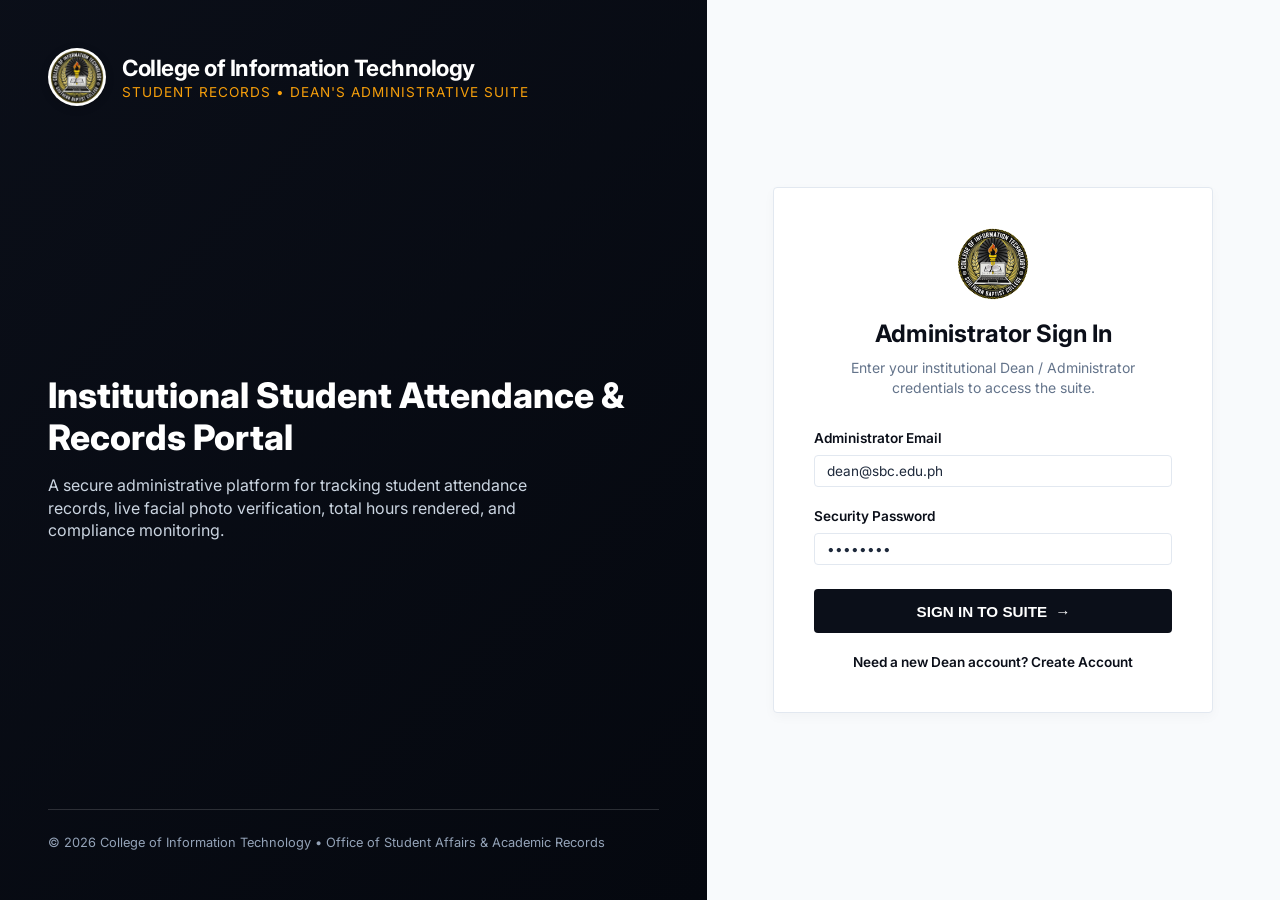
==== commit 54a93849: "Update CIT branding, color scheme, and attendance standing regular/irregular classification" ====
--- a/web_admin/index.html
+++ b/web_admin/index.html
@@ -5,7 +5,8 @@
   <meta charset="UTF-8">
   <meta name="viewport" content="width=device-width, initial-scale=1.0">
   <title>Student Records | Dean's Administrative Suite</title>
-  <link rel="stylesheet" href="css/admin.css?v=9.1">
+  <link rel="icon" type="image/png" href="assets/images/cit-logo.png">
+  <link rel="stylesheet" href="css/admin.css?v=9.3">
 </head>
 
 <body>
@@ -16,10 +17,10 @@
     <div class="auth-hero">
       <div class="auth-hero-header">
         <div class="auth-hero-logo">
-          <img src="assets/images/sbc_logo.png" alt="SBC Logo">
+          <img src="assets/images/cit-logo.png" alt="CIT Logo">
         </div>
         <div class="auth-hero-title">
-          <h1>Southern Baptist College</h1>
+          <h1>College of Information Technology</h1>
           <p>Student Records &bull; Dean's Administrative Suite</p>
         </div>
       </div>
@@ -31,7 +32,7 @@
       </div>
 
       <div class="auth-hero-footer">
-        &copy; 2026 Southern Baptist College &bull; Office of Student Affairs & Academic Records
+        &copy; 2026 College of Information Technology &bull; Office of Student Affairs & Academic Records
       </div>
     </div>
 
@@ -40,7 +41,7 @@
       <div class="auth-card">
         <div id="loginView">
           <div class="auth-card-header" style="text-align: center;">
-            <img src="assets/images/sbc_logo.png" alt="SBC Logo"
+            <img src="assets/images/cit-logo.png" alt="CIT Logo"
               style="width: 72px; height: 72px; margin-bottom: 0.75rem;">
             <h3>Administrator Sign In</h3>
             <p>Enter your institutional Dean / Administrator credentials to access the suite.</p>
@@ -77,7 +78,7 @@
         <!-- Register Dean Form View -->
         <div id="registerView" class="hidden">
           <div class="auth-card-header" style="text-align: center;">
-            <img src="assets/images/sbc_logo.png" alt="SBC Logo"
+            <img src="assets/images/cit-logo.png" alt="CIT Logo"
               style="width: 72px; height: 72px; margin-bottom: 0.75rem;">
             <h3>Create Dean Account</h3>
             <p>Register a new institutional Dean / Administrator account.</p>
@@ -133,10 +134,10 @@
     <aside class="sidebar">
       <div class="sidebar-header">
         <div class="sidebar-logo">
-          <img src="assets/images/sbc_logo.png" alt="SBC Logo">
+          <img src="assets/images/cit-logo.png" alt="CIT Logo">
         </div>
         <div class="sidebar-brand">
-          <h2>Southern Baptist College</h2>
+          <h2>College of Information<br>Technology</h2>
           <p>Student Records Dean's Suite</p>
         </div>
       </div>
@@ -156,8 +157,8 @@
           <span>Attendance Logs</span>
         </a>
 
-        <a class="nav-item" href="../tap_attendance.php" target="_blank" style="color: #f59e0b;" title="Open ID Tap Attendance Station for queued students">
-          <span>📡 ID Tap Station ↗</span>
+        <a class="nav-item" href="../tap_attendance.php" target="_blank" rel="noopener noreferrer" style="color: #f59e0b;" title="Open ID Tap Attendance Station for queued students">
+          <span>ID Tap Station ↗</span>
         </a>
 
         <a class="nav-item" data-tab="absences">
@@ -178,8 +179,8 @@
           <span>Compliance Reports</span>
         </a>
 
-        <a class="nav-item" href="http://localhost:5000" target="_blank" style="color: #38bdf8;" title="Open CIT Department System">
-          <span>🏢 CIT Department System ↗</span>
+        <a class="nav-item" href="../cit_department_system/index.php" target="_blank" rel="noopener noreferrer" style="color: #38bdf8;" title="Open CIT Department System">
+          <span>CIT Department System ↗</span>
         </a>
       </nav>
 
@@ -209,11 +210,6 @@
         </div>
 
         <div class="topbar-actions" style="position: relative; display: flex; align-items: center; gap: 0.65rem;">
-          <a href="../tap_attendance.php" target="_blank" class="btn" style="background: linear-gradient(135deg, #f59e0b, #d97706); color: #040d1a; font-weight: 800; font-size: 0.82rem; padding: 0.45rem 0.95rem; border-radius: 8px; text-decoration: none; display: inline-flex; align-items: center; gap: 0.45rem; box-shadow: 0 2px 6px rgba(245, 158, 11, 0.35);" title="Open ID Tap Attendance Station for queued students">
-            <span>📡</span>
-            <span>Launch ID Tap Kiosk</span>
-          </a>
-
           <button class="icon-btn" id="notifBtn" onclick="toggleNotifDropdown(event)" title="System Notifications">
             🔔
             <span class="badge-dot" id="notifBadgeDot" style="display: none;"></span>
@@ -264,10 +260,10 @@
             </div>
 
             <div class="kpi-card">
-              <div class="kpi-title">Overall Completion Rate</div>
+              <div class="kpi-title">Event Presence Rate</div>
               <div class="kpi-value-row">
-                <div id="kpiCompletionRate" class="kpi-value">0%</div>
-                <span class="kpi-badge green">480h Goal</span>
+                <div id="kpiCompletionRate" class="kpi-value">100%</div>
+                <span class="kpi-badge green">Attendance</span>
               </div>
             </div>
 
@@ -280,10 +276,10 @@
             </div>
 
             <div class="kpi-card">
-              <div class="kpi-title">Total Hours Rendered</div>
+              <div class="kpi-title">Total Event Check-ins</div>
               <div class="kpi-value-row">
-                <div id="kpiTotalHours" class="kpi-value">0 hrs</div>
-                <span class="kpi-badge green">Cumulative</span>
+                <div id="kpiTotalHours" class="kpi-value">0 Records</div>
+                <span class="kpi-badge green">Verified</span>
               </div>
             </div>
           </div>
@@ -306,7 +302,7 @@
           <div class="page-header">
             <div class="page-header-title">
               <h1>Student Records</h1>
-              <p>Monitor individual student progress, hours rendered, and completion status (480 Hours Goal).</p>
+              <p>Monitor student event presence, attendance logs, and RFID check-in status.</p>
             </div>
           </div>
 
@@ -330,17 +326,17 @@
                 </select>
               </div>
 
-              <!-- 2. OJT Progress Status -->
+              <!-- 2. Attendance Status -->
+              <!-- 2. Attendance Standing -->
               <div>
                 <label for="studentStatusSelectFilter"
                   style="font-size: 0.8rem; font-weight: 700; color: var(--navy-primary); margin-bottom: 0.3rem; display: block;">
-                  Progress Status:
+                  Attendance Standing:
                 </label>
                 <select id="studentStatusSelectFilter" class="form-control" onchange="handleStudentFilterChange()">
-                  <option value="ALL" selected>All Statuses (Active &amp; Done)</option>
-                  <option value="In Progress">In Progress (Rendering)</option>
-                  <option value="Completed">Completed (480h Met)</option>
-                  <option value="Not Started">Not Started (0h)</option>
+                  <option value="ALL" selected>All Standings</option>
+                  <option value="REGULAR">Regular Attendees (0 Absences)</option>
+                  <option value="IRREGULAR">Irregular Attendees (1+ Absences)</option>
                 </select>
               </div>
 
@@ -369,8 +365,8 @@
                     <th>Student Details</th>
                     <th>Academic Program</th>
                     <th>Year Level</th>
-                    <th>Hours Progress (480h Goal)</th>
-                    <th>Status</th>
+                    <th>Event Presence</th>
+                    <th>Attendance Standing</th>
                     <th>Actions</th>
                   </tr>
                 </thead>
@@ -691,8 +687,8 @@
         <section id="view-reports" class="view-pane hidden">
           <div class="page-header">
             <div class="page-header-title">
-              <h1>Institutional Compliance Reports</h1>
-              <p>Generate year-over-year attendance compliance statistics and export reports for Dean approval.</p>
+              <h1>Institutional Attendance &amp; Standing Reports</h1>
+              <p>Generate student attendance metrics, RFID badge mapping status, and export official reports for Dean review.</p>
             </div>
           </div>
 
@@ -706,9 +702,8 @@
         <section id="view-courses" class="view-pane hidden">
           <div class="page-header">
             <div class="page-header-title">
-              <h1>Academic Programs & Required Hours</h1>
-              <p>Configure institutional degree programs, curriculum courses, and type total required hours.
-              </p>
+              <h1>Academic Programs</h1>
+              <p>Configure institutional degree programs and curriculum courses for CIT students.</p>
             </div>
             <button class="btn btn-navy" onclick="openAddCourseModal()">+ Add Academic Program</button>
           </div>
@@ -720,7 +715,6 @@
                   <tr>
                     <th>Program Code</th>
                     <th>Academic Program / Course Name</th>
-                    <th>Required Total Hours</th>
                     <th>Active Enrolled Students</th>
                     <th>Dean Controls</th>
                   </tr>
@@ -1087,28 +1081,7 @@
             placeholder="e.g. Bachelor of Science in Computer Science">
         </div>
 
-        <div class="form-group">
-          <label for="courseRequiredHoursInput">Type Required Total Curriculum Hours</label>
-          <div style="position: relative;">
-            <input type="number" id="courseRequiredHoursInput" class="form-control" required min="1" max="5000" step="1"
-              placeholder="e.g. 480"
-              style="padding-right: 55px; font-weight: 700; font-size: 1rem; color: var(--navy-primary);">
-            <span
-              style="position: absolute; right: 14px; top: 50%; transform: translateY(-50%); font-weight: 700; color: var(--text-muted); font-size: 0.82rem;">HRS</span>
-          </div>
-          <div class="hours-preset-container" style="margin-top: 0.5rem; display: flex; gap: 0.35rem; flex-wrap: wrap;">
-            <button type="button" class="btn-preset-chip" onclick="setPresetHours(240)">240h</button>
-            <button type="button" class="btn-preset-chip" onclick="setPresetHours(300)">300h</button>
-            <button type="button" class="btn-preset-chip" onclick="setPresetHours(480)">480h</button>
-            <button type="button" class="btn-preset-chip" onclick="setPresetHours(500)">500h</button>
-            <button type="button" class="btn-preset-chip" onclick="setPresetHours(600)">600h</button>
-          </div>
-          <small
-            style="display:block; margin-top: 0.4rem; color: var(--text-muted); font-size: 0.76rem; line-height: 1.35;">
-            💡 Typing required hours here will automatically adjust the goal hours for all students enrolled in
-            this course.
-          </small>
-        </div>
+        <input type="hidden" id="courseRequiredHoursInput" value="480">
 
         <div style="display:flex; justify-content:space-between; align-items:center; margin-top:1.5rem;">
           <button type="button" id="deleteCourseModalBtn" class="btn btn-danger" style="display:none;"
@@ -1325,7 +1298,7 @@
   <!-- RFID / School ID Card Mapping Modal -->
   <div id="rfidMappingModal" class="modal-overlay" onclick="if(event.target === this) closeRfidMappingModal()">
     <div class="modal-card" style="max-width: 520px;">
-      <div class="modal-header" style="background: linear-gradient(135deg, #071b30, #0f2c4e); color: #ffffff; padding: 1.1rem 1.4rem;">
+      <div class="modal-header" style="background: linear-gradient(135deg, #090d16, #1e2433); color: #ffffff; padding: 1.1rem 1.4rem;">
         <div style="display: flex; align-items: center; gap: 0.6rem;">
           <div style="font-size: 1.5rem;">💳</div>
           <div>
@@ -1370,7 +1343,7 @@
   </div>
 
   <script src="js/html2pdf.bundle.min.js"></script>
-  <script src="js/admin.js?v=9.6"></script>
+  <script src="js/admin.js?v=9.12"></script>
 </body>
 
 </html>
--- a/web_admin/css/admin.css
+++ b/web_admin/css/admin.css
@@ -5,17 +5,17 @@
 
 @import url('https://fonts.googleapis.com/css2?family=Inter:wght@300;400;500;600;700;800&display=swap');
 
-/* Root Color Palette & Design System Tokens */
+/* Root Color Palette & Design System Tokens (CIT Yellow, Black & White) */
 :root {
-  --navy-primary: #002d56;
-  --navy-dark: #001f3f;
-  --navy-light: #00407a;
+  --navy-primary: #0b0f19;
+  --navy-dark: #05080f;
+  --navy-light: #1e2433;
   --amber-gold: #f59e0b;
   --amber-dark: #d97706;
-  --bg-canvas: #ffffff;
+  --bg-canvas: #f8fafc;
   --card-bg: #ffffff;
-  --border-light: #d8dadc;
-  --border-hover: #b0b5ba;
+  --border-light: #e2e8f0;
+  --border-hover: #cbd5e1;
 
   --text-main: #1e293b;
   --text-muted: #64748b;
@@ -64,12 +64,12 @@
   display: flex;
   min-height: 100vh;
   width: 100vw;
-  background-color: #001933;
+  background-color: #05080f;
 }
 
 .auth-hero {
   flex: 1.2;
-  background: linear-gradient(135deg, rgba(0, 45, 86, 0.85), rgba(0, 25, 51, 0.92)),
+  background: linear-gradient(135deg, rgba(11, 15, 25, 0.94), rgba(5, 8, 15, 0.97)),
     url('../assets/images/sbc_building.jpg') center/cover no-repeat;
   display: flex;
   flex-direction: column;
@@ -197,8 +197,8 @@
 
 .form-control:focus {
   outline: none;
-  border-color: var(--navy-primary);
-  box-shadow: 0 0 0 3px rgba(0, 45, 86, 0.12);
+  border-color: var(--amber-gold);
+  box-shadow: 0 0 0 3px rgba(245, 158, 11, 0.2);
 }
 
 .btn-primary {
@@ -251,8 +251,9 @@
 }
 
 .sidebar-header {
-  height: var(--topbar-height);
-  padding: 0 0.85rem;
+  min-height: var(--topbar-height);
+  height: auto;
+  padding: 0.6rem 0.85rem;
   display: flex;
   align-items: center;
   gap: 0.65rem;
@@ -261,9 +262,9 @@
 }
 
 .sidebar-logo {
-  width: 34px;
-  height: 34px;
-  min-width: 34px;
+  width: 36px;
+  height: 36px;
+  min-width: 36px;
   background-color: #ffffff;
   border-radius: 50%;
   padding: 2px;
@@ -288,21 +289,21 @@
 }
 
 .sidebar-brand h2 {
-  font-size: 0.84rem;
-  font-weight: 700;
-  color: #ffffff;
-  line-height: 1.15;
+  font-size: 0.8rem;
+  font-weight: 700;
+  color: #ffffff;
+  line-height: 1.18;
   letter-spacing: -0.2px;
-  white-space: nowrap;
+  white-space: normal;
 }
 
 .sidebar-brand p {
-  font-size: 0.62rem;
+  font-size: 0.6rem;
   color: var(--amber-gold);
   text-transform: uppercase;
   letter-spacing: 0.5px;
   line-height: 1.1;
-  margin-top: 1px;
+  margin-top: 2px;
   white-space: nowrap;
 }
 
@@ -1791,7 +1792,7 @@
   left: 0;
   bottom: 0;
   width: 4px;
-  background: linear-gradient(180deg, var(--navy-primary) 0%, #0284c7 100%);
+  background: linear-gradient(180deg, var(--navy-primary) 0%, var(--amber-gold) 100%);
 }
 
 /* Institutional Compliance Filter & Export Controls */
